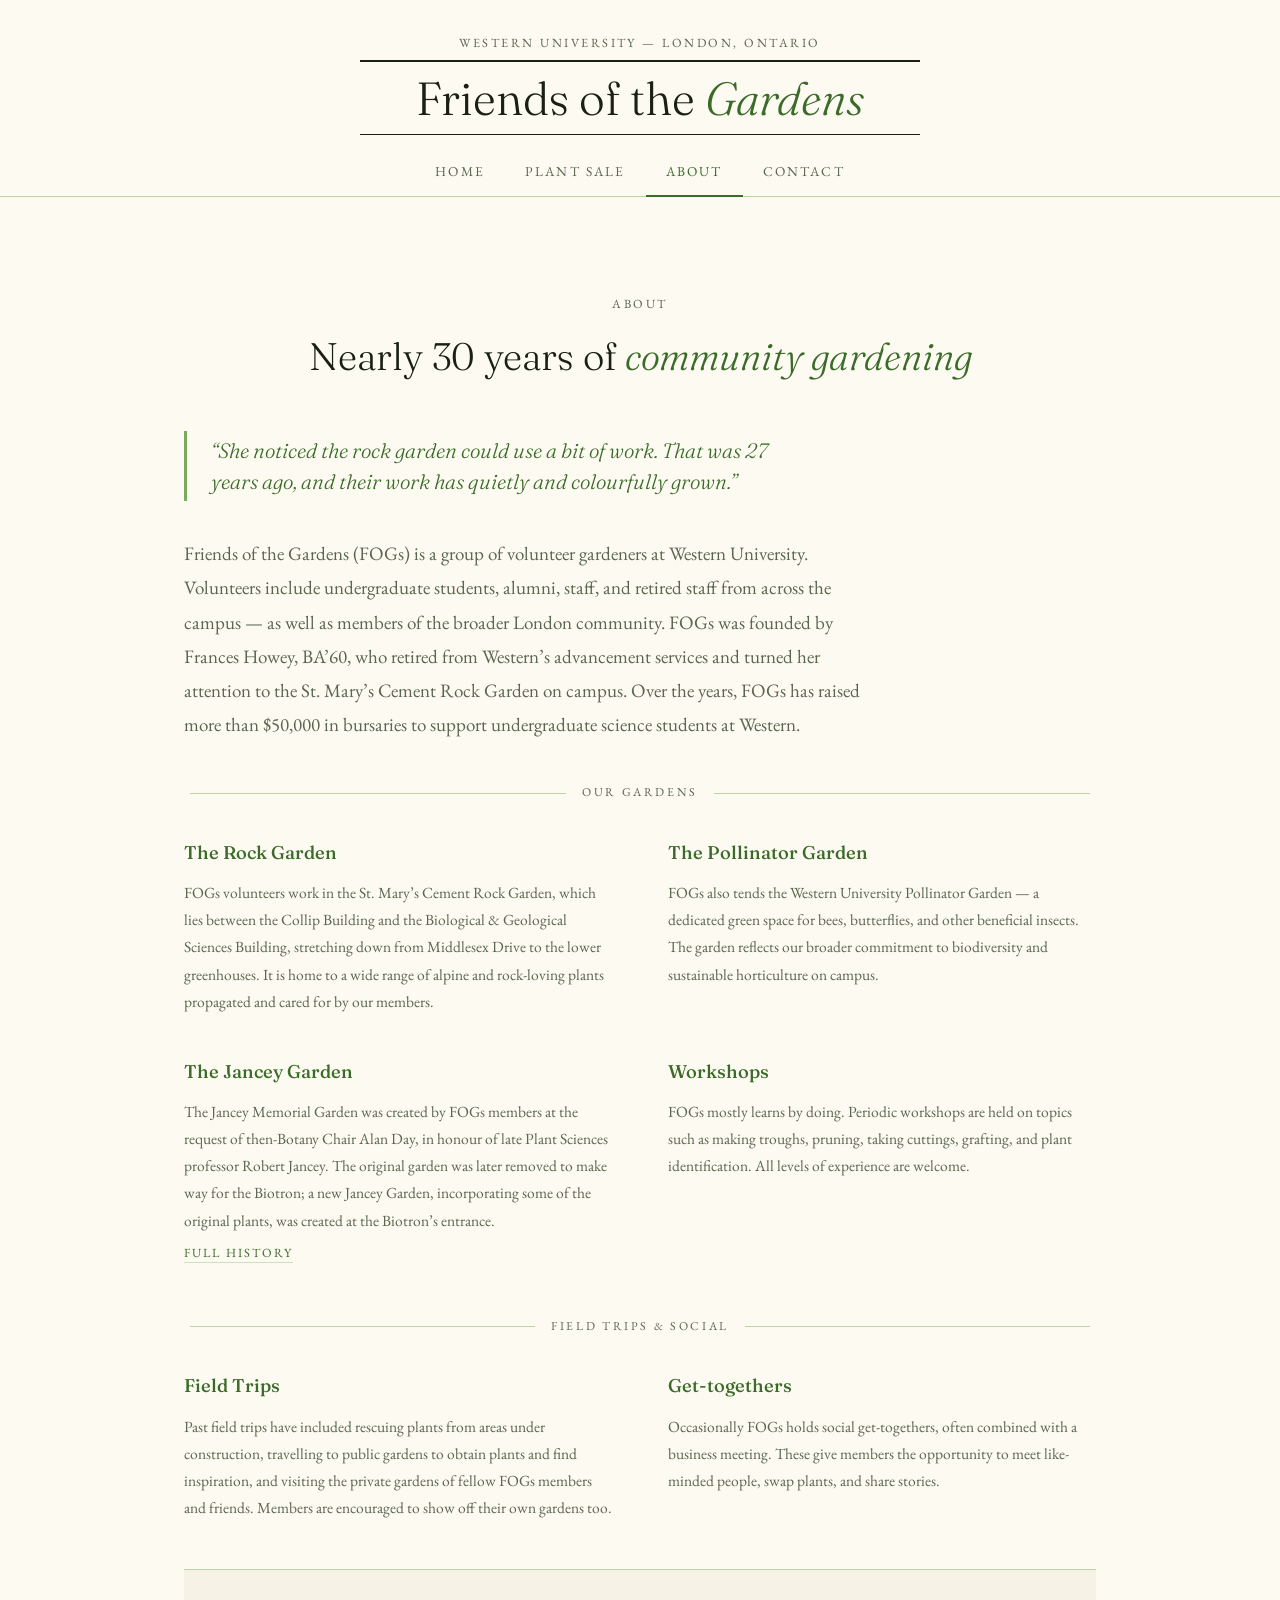
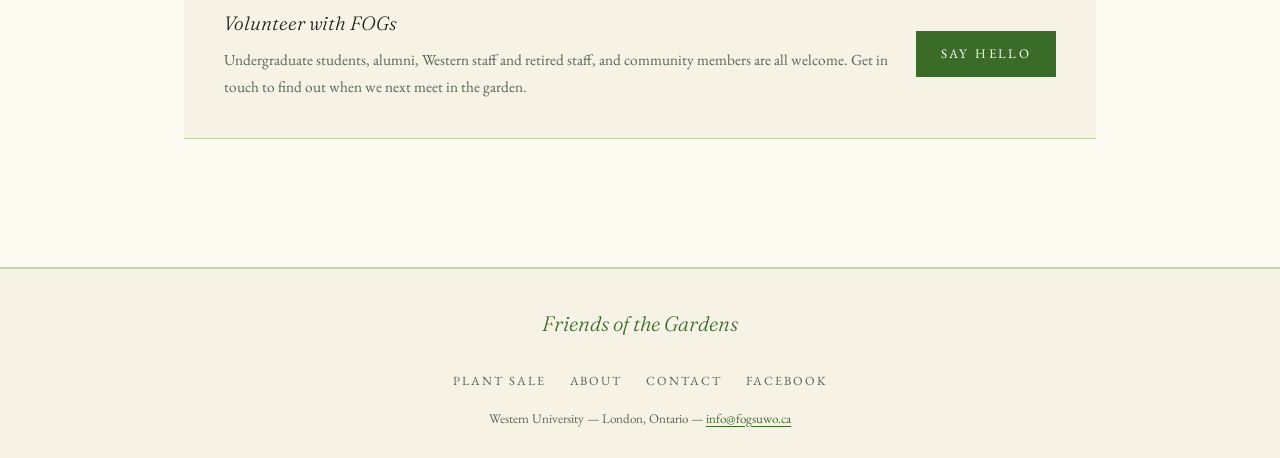
==== about/index.html @ fcdbcd73 "Remove Jancey Garden from main nav and footer links Page still exists at /jancey-garden/ and is link" ====
<!DOCTYPE html>
<html lang="en">
<head>
  <meta charset="UTF-8">
  <meta name="viewport" content="width=device-width, initial-scale=1.0">
  <title>About FOGs — Friends of the Gardens</title>
  <link rel="stylesheet" href="../css/style.css">
</head>
<body>

  <header class="masthead">
    <p class="masthead-eyebrow">Western University &mdash; London, Ontario</p>
    <hr class="masthead-rule">
    <h1><a href="../index.html" style="text-decoration:none;color:inherit">Friends of the <em>Gardens</em></a></h1>
    <hr class="masthead-rule thin">
    <nav>
      <ul>
        <li><a href="../index.html">Home</a></li>
        <li><a href="../plant-sale/index.html">Plant Sale</a></li>
        <li><a href="index.html" class="active">About</a></li>
        <li><a href="../contact/index.html">Contact</a></li>
      </ul>
    </nav>
  </header>

  <main>
    <p class="masthead-eyebrow" style="padding-top:44px;text-align:center">About</p>
    <h2 style="font-family:'Fraunces',serif;font-size:clamp(1.6rem,3vw,2.4rem);font-weight:300;text-align:center;color:var(--ink);margin-bottom:40px">
      Nearly 30 years of <em style="font-style:italic;color:var(--green)">community gardening</em>
    </h2>

    <div class="pull-quote">
      <p>&ldquo;She noticed the rock garden could use a bit of work. That was 27 years ago, and their work has quietly and colourfully grown.&rdquo;</p>
    </div>

    <div class="prose">
      <p>Friends of the Gardens (FOGs) is a group of volunteer gardeners at Western University. Volunteers include undergraduate students, alumni, staff, and retired staff from across the campus &mdash; as well as members of the broader London community. FOGs was founded by Frances Howey, BA&rsquo;60, who retired from Western&rsquo;s advancement services and turned her attention to the St.&nbsp;Mary&rsquo;s Cement Rock Garden on campus. Over the years, FOGs has raised more than $50,000 in bursaries to support undergraduate science students at Western.</p>
    </div>

    <div class="section-divider"><span>Our Gardens</span></div>

    <div class="two-up">
      <div>
        <h3>The Rock Garden</h3>
        <p>FOGs volunteers work in the St.&nbsp;Mary&rsquo;s Cement Rock Garden, which lies between the Collip Building and the Biological &amp; Geological Sciences Building, stretching down from Middlesex Drive to the lower greenhouses. It is home to a wide range of alpine and rock-loving plants propagated and cared for by our members.</p>
      </div>
      <div>
        <h3>The Pollinator Garden</h3>
        <p>FOGs also tends the Western University Pollinator Garden &mdash; a dedicated green space for bees, butterflies, and other beneficial insects. The garden reflects our broader commitment to biodiversity and sustainable horticulture on campus.</p>
      </div>
      <div>
        <h3>The Jancey Garden</h3>
        <p>The Jancey Memorial Garden was created by FOGs members at the request of then-Botany Chair Alan Day, in honour of late Plant Sciences professor Robert Jancey. The original garden was later removed to make way for the Biotron; a new Jancey Garden, incorporating some of the original plants, was created at the Biotron&rsquo;s entrance.</p>
        <a href="../jancey-garden/index.html" class="more" style="font-size:0.78rem;letter-spacing:0.16em;text-transform:uppercase;color:var(--green);text-decoration:none;border-bottom:1px solid var(--pale);padding-bottom:1px">Full history</a>
      </div>
      <div>
        <h3>Workshops</h3>
        <p>FOGs mostly learns by doing. Periodic workshops are held on topics such as making troughs, pruning, taking cuttings, grafting, and plant identification. All levels of experience are welcome.</p>
      </div>
    </div>

    <div class="section-divider"><span>Field Trips &amp; Social</span></div>

    <div class="two-up">
      <div>
        <h3>Field Trips</h3>
        <p>Past field trips have included rescuing plants from areas under construction, travelling to public gardens to obtain plants and find inspiration, and visiting the private gardens of fellow FOGs members and friends. Members are encouraged to show off their own gardens too.</p>
      </div>
      <div>
        <h3>Get-togethers</h3>
        <p>Occasionally FOGs holds social get-togethers, often combined with a business meeting. These give members the opportunity to meet like-minded people, swap plants, and share stories.</p>
      </div>
    </div>

    <div class="sale-strip">
      <div>
        <h3>Volunteer with FOGs</h3>
        <p>Undergraduate students, alumni, Western staff and retired staff, and community members are all welcome. Get in touch to find out when we next meet in the garden.</p>
      </div>
      <a href="../contact/index.html" class="btn btn-solid">Say hello</a>
    </div>
  </main>

  <footer>
    <div class="footer-logo">Friends of the Gardens</div>
    <nav class="footer-links">
      <a href="../plant-sale/index.html">Plant Sale</a>
      <a href="index.html">About</a>
      <a href="../contact/index.html">Contact</a>
      <a href="https://www.facebook.com/fogsuwo/" target="_blank" rel="noopener">Facebook</a>
    </nav>
    <p class="footer-copy">Western University &mdash; London, Ontario &mdash; <a href="mailto:info@fogsuwo.ca">info@fogsuwo.ca</a></p>
  </footer>

</body>
</html>
---- css/style.css ----
@import url('https://fonts.googleapis.com/css2?family=EB+Garamond:ital,wght@0,400;0,500;1,400&family=Fraunces:ital,opsz,wght@0,9..144,300;0,9..144,500;1,9..144,300;1,9..144,500&display=swap');

*, *::before, *::after { box-sizing: border-box; margin: 0; padding: 0; }

:root {
  --ink:       #1a2114;
  --green:     #3a6b28;
  --mid:       #558040;
  --sage:      #7aaa5e;
  --pale:      #cde0bc;
  --parch:     #f6f2e6;
  --off-white: #fdfaf2;
  --warm:      #e8e0cc;
  --border:    #bdd4a6;
  --terra:     #a05c2a;
  --muted:     #5a6650;
}

html { scroll-behavior: smooth; }

body {
  font-family: 'EB Garamond', Georgia, serif;
  font-size: 19px;
  line-height: 1.8;
  color: var(--ink);
  background: var(--off-white);
}

a { color: var(--green); text-underline-offset: 3px; }
a:hover { color: var(--terra); }

/* ─── Masthead ──────────────────────────────────────────────── */
.masthead {
  background: var(--off-white);
  border-bottom: 1px solid var(--border);
  padding: 32px 24px 0;
  text-align: center;
}

.masthead-rule {
  border: none;
  border-top: 2px solid var(--ink);
  margin: 0 auto 10px;
  max-width: 560px;
}

.masthead-rule.thin {
  border-top-width: 1px;
  margin-top: 8px;
  margin-bottom: 0;
}

.masthead-eyebrow {
  font-family: 'EB Garamond', serif;
  font-size: 0.78rem;
  letter-spacing: 0.2em;
  text-transform: uppercase;
  color: var(--muted);
  margin-bottom: 6px;
}

.masthead h1 {
  font-family: 'Fraunces', serif;
  font-size: clamp(1.9rem, 4vw, 2.9rem);
  font-weight: 300;
  color: var(--ink);
  line-height: 1.15;
}

.masthead h1 em {
  font-style: italic;
  color: var(--green);
}

nav {
  padding: 14px 0 0;
  margin-bottom: -1px;
}

nav ul {
  list-style: none;
  display: flex;
  justify-content: center;
  gap: 0;
}

nav ul li a {
  display: block;
  font-family: 'EB Garamond', serif;
  font-size: 0.85rem;
  letter-spacing: 0.16em;
  text-transform: uppercase;
  color: var(--muted);
  text-decoration: none;
  padding: 10px 20px 12px;
  border-bottom: 2px solid transparent;
  transition: color 0.15s, border-color 0.15s;
}

nav ul li a:hover {
  color: var(--ink);
  border-bottom-color: var(--sage);
}

nav ul li a.active {
  color: var(--green);
  border-bottom-color: var(--green);
}

/* ─── Botanical ornament ────────────────────────────────────── */
.ornament {
  text-align: center;
  margin: 0;
  line-height: 1;
  color: var(--sage);
  font-size: 1.4rem;
  letter-spacing: 0.3em;
  padding: 28px 0 20px;
}

/* ─── Hero ──────────────────────────────────────────────────── */
.hero {
  background: var(--parch);
  border-bottom: 1px solid var(--border);
  padding: 56px 24px 52px;
  text-align: center;
}

.hero-leaf {
  display: block;
  margin: 0 auto 24px;
}

.hero h2 {
  font-family: 'Fraunces', serif;
  font-size: clamp(1.6rem, 3.5vw, 2.5rem);
  font-weight: 300;
  color: var(--ink);
  margin-bottom: 16px;
  line-height: 1.25;
}

.hero h2 em {
  font-style: italic;
  color: var(--green);
}

.hero p {
  max-width: 540px;
  margin: 0 auto 28px;
  font-size: 1.05rem;
  color: var(--muted);
  font-style: italic;
}

.hero-actions {
  display: flex;
  gap: 16px;
  justify-content: center;
  flex-wrap: wrap;
}

/* ─── Buttons ───────────────────────────────────────────────── */
.btn {
  display: inline-block;
  font-family: 'EB Garamond', serif;
  font-size: 0.82rem;
  letter-spacing: 0.18em;
  text-transform: uppercase;
  text-decoration: none;
  padding: 10px 24px;
  border: 1px solid;
  transition: background 0.15s, color 0.15s;
}

.btn-solid {
  background: var(--green);
  color: #fff;
  border-color: var(--green);
}

.btn-solid:hover {
  background: var(--mid);
  border-color: var(--mid);
  color: #fff;
}

.btn-ghost {
  background: transparent;
  color: var(--green);
  border-color: var(--green);
}

.btn-ghost:hover {
  background: var(--green);
  color: #fff;
}

.btn-terra {
  background: transparent;
  color: var(--terra);
  border-color: var(--terra);
}

.btn-terra:hover {
  background: var(--terra);
  color: #fff;
}

/* ─── Section divider ───────────────────────────────────────── */
.section-divider {
  display: flex;
  align-items: center;
  gap: 16px;
  max-width: 900px;
  margin: 0 auto 32px;
}

.section-divider::before,
.section-divider::after {
  content: '';
  flex: 1;
  height: 1px;
  background: var(--border);
}

.section-divider span {
  font-family: 'EB Garamond', serif;
  font-size: 0.75rem;
  letter-spacing: 0.22em;
  text-transform: uppercase;
  color: var(--muted);
  white-space: nowrap;
}

/* ─── Main ──────────────────────────────────────────────────── */
main {
  max-width: 960px;
  margin: 0 auto;
  padding: 52px 24px 80px;
}

/* ─── Feature strip (home) ──────────────────────────────────── */
.features {
  display: grid;
  grid-template-columns: repeat(3, 1fr);
  gap: 48px;
  margin-bottom: 60px;
}

@media (max-width: 680px) {
  .features { grid-template-columns: 1fr; gap: 32px; }
}

.feature {
  text-align: center;
}

.feature-icon {
  display: block;
  margin: 0 auto 14px;
}

.feature h3 {
  font-family: 'Fraunces', serif;
  font-size: 1.2rem;
  font-weight: 500;
  color: var(--ink);
  margin-bottom: 10px;
}

.feature p {
  font-size: 0.97rem;
  color: var(--muted);
  margin-bottom: 14px;
}

.feature a.more {
  font-size: 0.78rem;
  letter-spacing: 0.16em;
  text-transform: uppercase;
  color: var(--green);
  text-decoration: none;
  border-bottom: 1px solid var(--pale);
  padding-bottom: 1px;
}

.feature a.more:hover {
  color: var(--terra);
  border-bottom-color: var(--terra);
}

/* ─── Sale info strip ───────────────────────────────────────── */
.sale-strip {
  background: var(--parch);
  border-top: 1px solid var(--border);
  border-bottom: 1px solid var(--border);
  padding: 36px 40px;
  margin: 48px 0;
  display: grid;
  grid-template-columns: 1fr auto;
  gap: 24px;
  align-items: center;
}

@media (max-width: 600px) {
  .sale-strip { grid-template-columns: 1fr; }
}

.sale-strip h3 {
  font-family: 'Fraunces', serif;
  font-size: 1.2rem;
  font-weight: 300;
  font-style: italic;
  color: var(--ink);
  margin-bottom: 6px;
}

.sale-strip p {
  font-size: 0.96rem;
  color: var(--muted);
}

/* ─── Prose ─────────────────────────────────────────────────── */
.prose {
  max-width: 680px;
  margin-bottom: 40px;
}

.prose h2 {
  font-family: 'Fraunces', serif;
  font-size: 1.6rem;
  font-weight: 300;
  color: var(--ink);
  margin-bottom: 14px;
}

.prose p {
  color: var(--muted);
  margin-bottom: 14px;
}

.prose ul {
  margin: 10px 0 14px 22px;
  color: var(--muted);
}

.prose ul li { margin-bottom: 5px; }

/* ─── Two-up (about) ────────────────────────────────────────── */
.two-up {
  display: grid;
  grid-template-columns: 1fr 1fr;
  gap: 40px 56px;
  margin-bottom: 48px;
}

@media (max-width: 620px) {
  .two-up { grid-template-columns: 1fr; }
}

.two-up h3 {
  font-family: 'Fraunces', serif;
  font-size: 1.15rem;
  font-weight: 500;
  color: var(--green);
  margin-bottom: 10px;
}

.two-up p {
  font-size: 0.97rem;
  color: var(--muted);
  line-height: 1.75;
}

/* ─── Pull quote ────────────────────────────────────────────── */
.pull-quote {
  border-left: 3px solid var(--sage);
  padding: 4px 0 4px 24px;
  margin: 36px 0;
  max-width: 600px;
}

.pull-quote p {
  font-family: 'Fraunces', serif;
  font-size: 1.3rem;
  font-weight: 300;
  font-style: italic;
  color: var(--green);
  line-height: 1.5;
}

/* ─── Info table (sale details) ─────────────────────────────── */
.detail-table {
  width: 100%;
  max-width: 680px;
  border-collapse: collapse;
  margin: 24px 0 36px;
  font-size: 0.97rem;
}

.detail-table tr {
  border-bottom: 1px solid var(--border);
}

.detail-table td {
  padding: 12px 0;
  vertical-align: top;
}

.detail-table td:first-child {
  font-size: 0.75rem;
  letter-spacing: 0.14em;
  text-transform: uppercase;
  color: var(--muted);
  width: 160px;
  padding-right: 20px;
  padding-top: 14px;
}

.detail-table td:last-child {
  color: var(--ink);
}

/* ─── Plant list ────────────────────────────────────────────── */
.plant-table-wrap {
  overflow-x: auto;
  margin: 24px 0 40px;
  border: 1px solid var(--border);
}

table.plants {
  width: 100%;
  border-collapse: collapse;
  font-size: 0.96rem;
}

table.plants thead th {
  background: var(--parch);
  border-bottom: 1px solid var(--border);
  padding: 12px 16px;
  text-align: left;
  font-family: 'EB Garamond', serif;
  font-size: 0.75rem;
  letter-spacing: 0.16em;
  text-transform: uppercase;
  color: var(--muted);
  font-weight: 500;
}

table.plants tbody tr {
  border-bottom: 1px solid var(--border);
}

table.plants tbody tr:last-child { border-bottom: none; }

table.plants tbody tr:hover { background: var(--parch); }

table.plants tbody td {
  padding: 11px 16px;
  vertical-align: top;
}

table.plants td.botanical {
  font-style: italic;
  color: var(--muted);
}

.tag {
  display: inline-block;
  font-family: 'EB Garamond', serif;
  font-size: 0.75rem;
  letter-spacing: 0.08em;
  color: var(--green);
  border: 1px solid var(--pale);
  padding: 1px 8px;
  border-radius: 2px;
}

/* ─── Contact blocks ────────────────────────────────────────── */
.contact-list {
  list-style: none;
  margin-bottom: 40px;
}

.contact-list li {
  display: grid;
  grid-template-columns: 160px 1fr;
  gap: 20px;
  border-top: 1px solid var(--border);
  padding: 20px 0;
  font-size: 0.97rem;
}

.contact-list li:last-child { border-bottom: 1px solid var(--border); }

.contact-list .label {
  font-size: 0.75rem;
  letter-spacing: 0.14em;
  text-transform: uppercase;
  color: var(--muted);
  padding-top: 4px;
}

.contact-list .val { color: var(--ink); }
.contact-list .val a { color: var(--green); }

/* ─── Footer ────────────────────────────────────────────────── */
footer {
  background: var(--parch);
  border-top: 2px solid var(--border);
  padding: 36px 24px 28px;
  text-align: center;
}

.footer-logo {
  font-family: 'Fraunces', serif;
  font-size: 1.3rem;
  font-weight: 300;
  font-style: italic;
  color: var(--green);
  margin-bottom: 4px;
}

.footer-links {
  display: flex;
  justify-content: center;
  gap: 24px;
  margin: 14px 0;
  flex-wrap: wrap;
}

.footer-links a {
  font-size: 0.78rem;
  letter-spacing: 0.16em;
  text-transform: uppercase;
  color: var(--muted);
  text-decoration: none;
}

.footer-links a:hover { color: var(--ink); }

.footer-copy {
  font-size: 0.82rem;
  color: var(--muted);
  margin-top: 10px;
}

@media (max-width: 480px) {
  nav ul { flex-wrap: wrap; }
  nav ul li a { padding: 8px 12px 10px; }
}
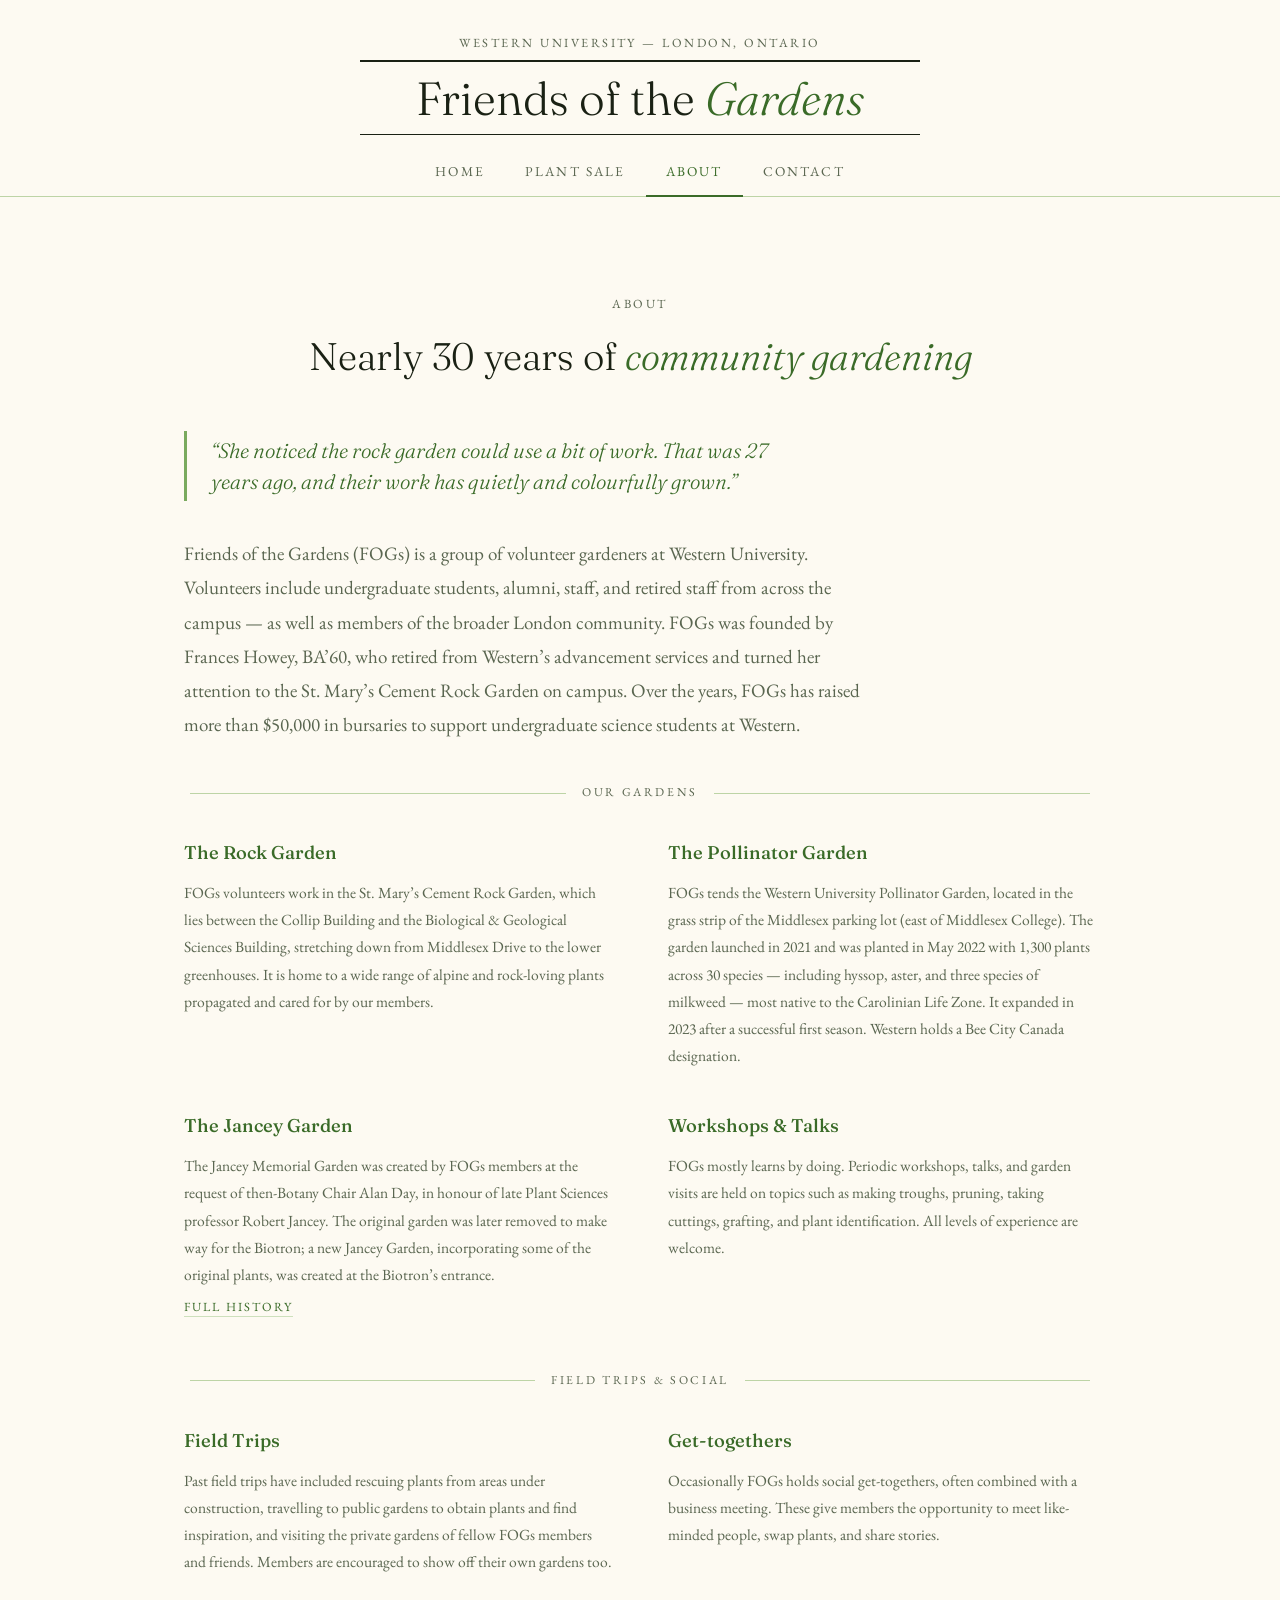
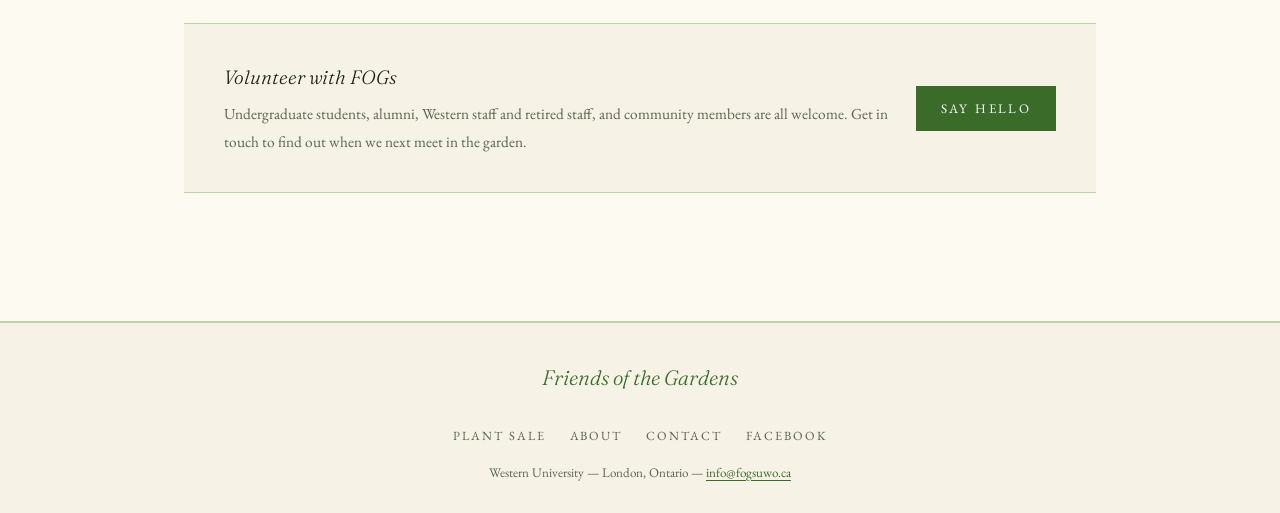
==== commit 41f42b0f: "Cross-reference review: fill gaps from fogsuwo.ca About: expanded Pollinator Garden details (2021 la" ====
--- a/about/index.html
+++ b/about/index.html
@@ -46,7 +46,7 @@
       </div>
       <div>
         <h3>The Pollinator Garden</h3>
-        <p>FOGs also tends the Western University Pollinator Garden &mdash; a dedicated green space for bees, butterflies, and other beneficial insects. The garden reflects our broader commitment to biodiversity and sustainable horticulture on campus.</p>
+        <p>FOGs tends the Western University Pollinator Garden, located in the grass strip of the Middlesex parking lot (east of Middlesex College). The garden launched in 2021 and was planted in May 2022 with 1,300 plants across 30 species &mdash; including hyssop, aster, and three species of milkweed &mdash; most native to the Carolinian Life Zone. It expanded in 2023 after a successful first season. Western holds a Bee City Canada designation.</p>
       </div>
       <div>
         <h3>The Jancey Garden</h3>
@@ -54,8 +54,8 @@
         <a href="../jancey-garden/index.html" class="more" style="font-size:0.78rem;letter-spacing:0.16em;text-transform:uppercase;color:var(--green);text-decoration:none;border-bottom:1px solid var(--pale);padding-bottom:1px">Full history</a>
       </div>
       <div>
-        <h3>Workshops</h3>
-        <p>FOGs mostly learns by doing. Periodic workshops are held on topics such as making troughs, pruning, taking cuttings, grafting, and plant identification. All levels of experience are welcome.</p>
+        <h3>Workshops &amp; Talks</h3>
+        <p>FOGs mostly learns by doing. Periodic workshops, talks, and garden visits are held on topics such as making troughs, pruning, taking cuttings, grafting, and plant identification. All levels of experience are welcome.</p>
       </div>
     </div>
 
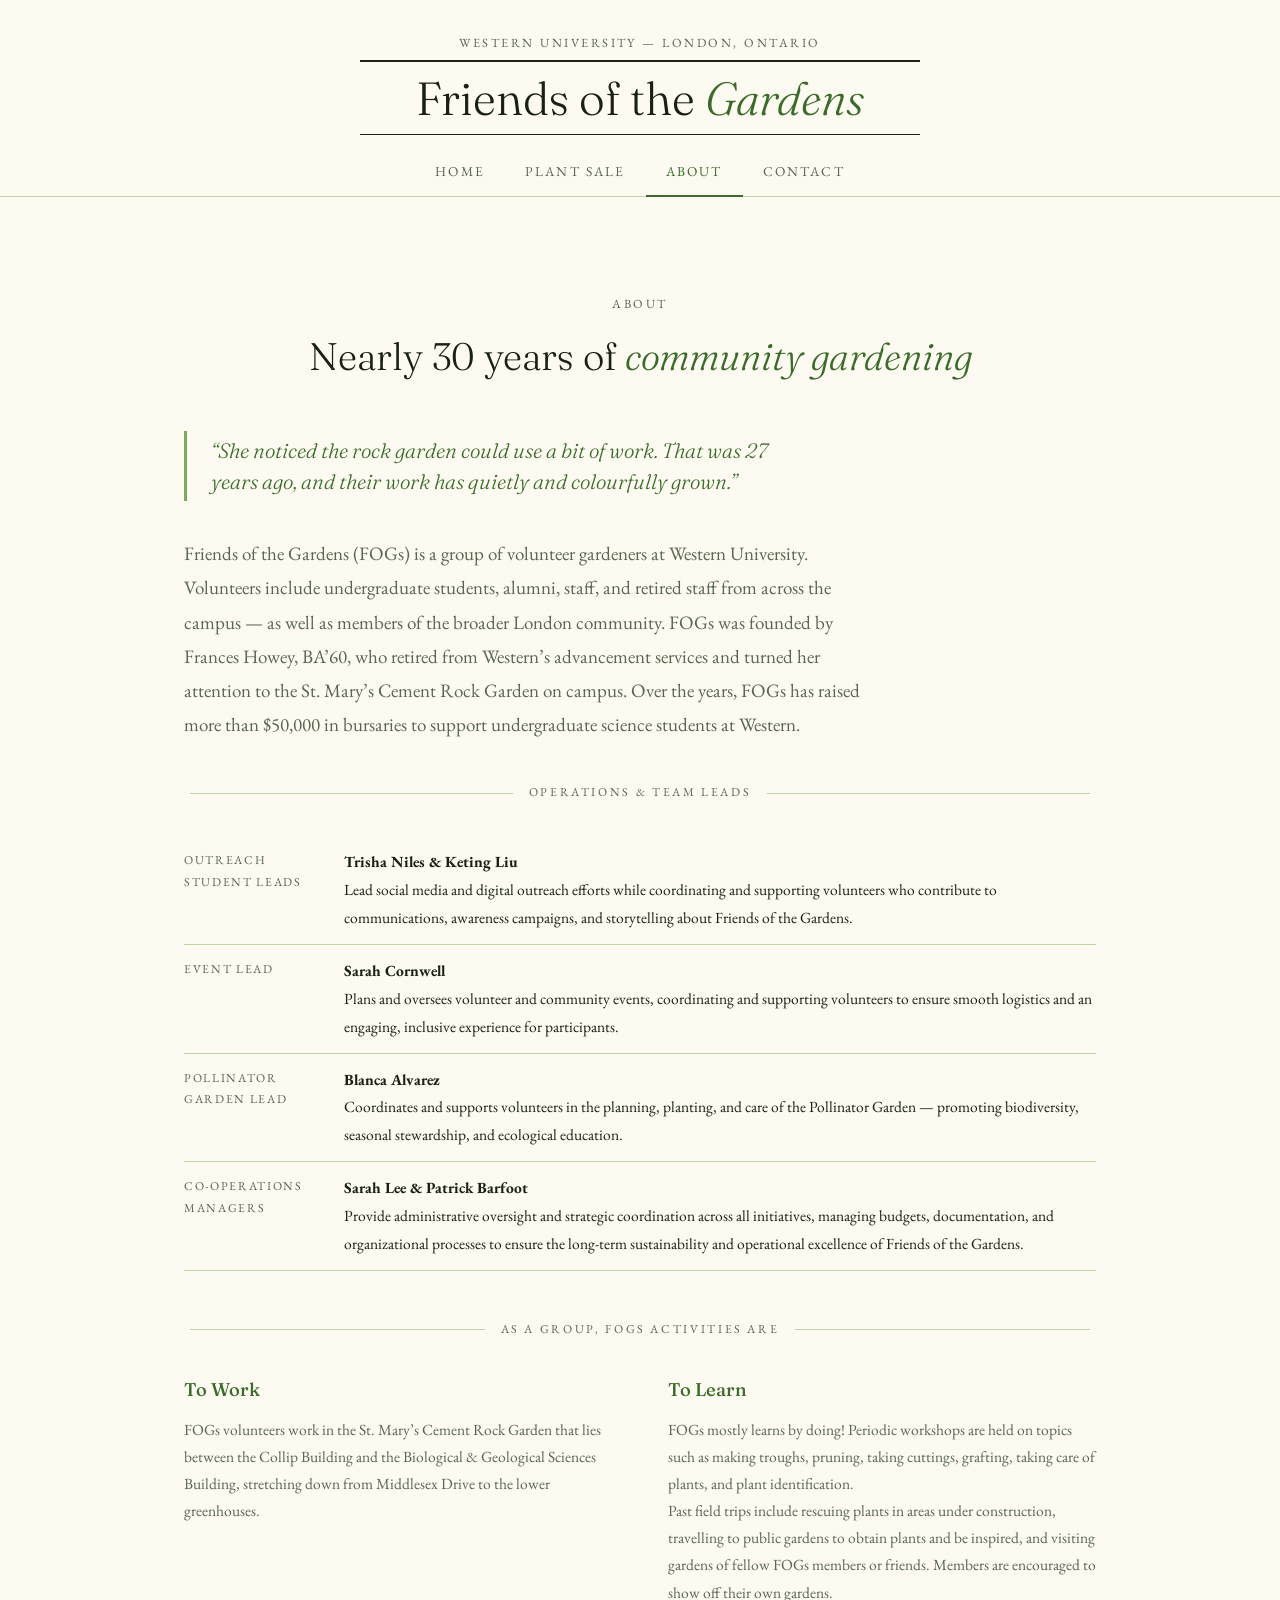
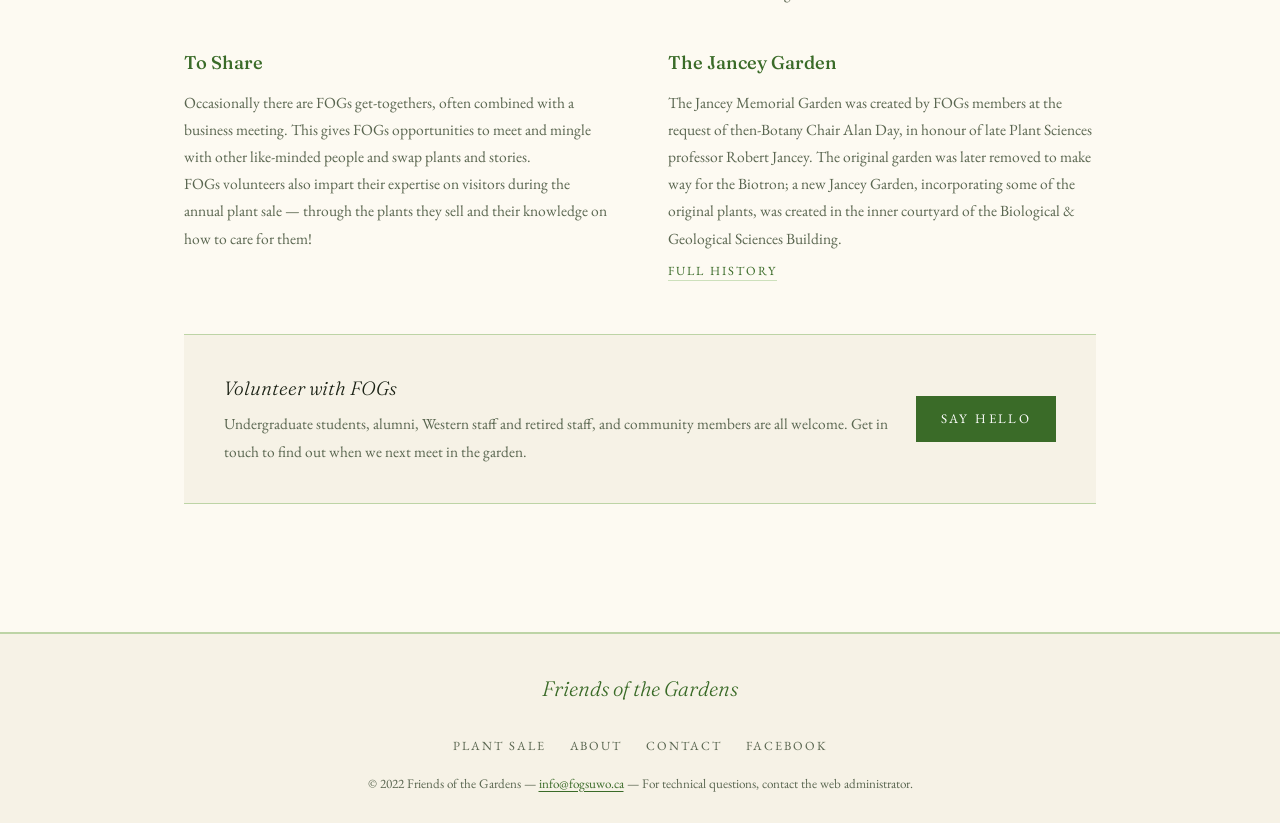
==== commit 5ba19e24: "Add leadership table and restructure About page activities Adds FOGs Operations & Team Leads: Trisha" ====
--- a/about/index.html
+++ b/about/index.html
@@ -37,38 +37,60 @@
       <p>Friends of the Gardens (FOGs) is a group of volunteer gardeners at Western University. Volunteers include undergraduate students, alumni, staff, and retired staff from across the campus &mdash; as well as members of the broader London community. FOGs was founded by Frances Howey, BA&rsquo;60, who retired from Western&rsquo;s advancement services and turned her attention to the St.&nbsp;Mary&rsquo;s Cement Rock Garden on campus. Over the years, FOGs has raised more than $50,000 in bursaries to support undergraduate science students at Western.</p>
     </div>
 
-    <div class="section-divider"><span>Our Gardens</span></div>
+    <div class="section-divider"><span>Operations &amp; Team Leads</span></div>
 
-    <div class="two-up">
+    <table class="detail-table" style="max-width:100%;margin-bottom:48px">
+      <tr>
+        <td>Outreach Student Leads</td>
+        <td>
+          <strong>Trisha Niles &amp; Keting Liu</strong><br>
+          Lead social media and digital outreach efforts while coordinating and supporting volunteers who contribute to communications, awareness campaigns, and storytelling about Friends of the Gardens.
+        </td>
+      </tr>
+      <tr>
+        <td>Event Lead</td>
+        <td>
+          <strong>Sarah Cornwell</strong><br>
+          Plans and oversees volunteer and community events, coordinating and supporting volunteers to ensure smooth logistics and an engaging, inclusive experience for participants.
+        </td>
+      </tr>
+      <tr>
+        <td>Pollinator Garden Lead</td>
+        <td>
+          <strong>Blanca Alvarez</strong><br>
+          Coordinates and supports volunteers in the planning, planting, and care of the Pollinator Garden &mdash; promoting biodiversity, seasonal stewardship, and ecological education.
+        </td>
+      </tr>
+      <tr>
+        <td>Co-Operations Managers</td>
+        <td>
+          <strong>Sarah Lee &amp; Patrick Barfoot</strong><br>
+          Provide administrative oversight and strategic coordination across all initiatives, managing budgets, documentation, and organizational processes to ensure the long-term sustainability and operational excellence of Friends of the Gardens.
+        </td>
+      </tr>
+    </table>
+
+    <div class="section-divider"><span>As a Group, FOGs Activities Are</span></div>
+
+    <div class="two-up" style="margin-bottom:48px">
       <div>
-        <h3>The Rock Garden</h3>
-        <p>FOGs volunteers work in the St.&nbsp;Mary&rsquo;s Cement Rock Garden, which lies between the Collip Building and the Biological &amp; Geological Sciences Building, stretching down from Middlesex Drive to the lower greenhouses. It is home to a wide range of alpine and rock-loving plants propagated and cared for by our members.</p>
+        <h3>To Work</h3>
+        <p>FOGs volunteers work in the St.&nbsp;Mary&rsquo;s Cement Rock Garden that lies between the Collip Building and the Biological &amp; Geological Sciences Building, stretching down from Middlesex Drive to the lower greenhouses.</p>
       </div>
       <div>
-        <h3>The Pollinator Garden</h3>
-        <p>FOGs tends the Western University Pollinator Garden, located in the grass strip of the Middlesex parking lot (east of Middlesex College). The garden launched in 2021 and was planted in May 2022 with 1,300 plants across 30 species &mdash; including hyssop, aster, and three species of milkweed &mdash; most native to the Carolinian Life Zone. It expanded in 2023 after a successful first season. Western holds a Bee City Canada designation.</p>
+        <h3>To Learn</h3>
+        <p>FOGs mostly learns by doing! Periodic workshops are held on topics such as making troughs, pruning, taking cuttings, grafting, taking care of plants, and plant identification.</p>
+        <p>Past field trips include rescuing plants in areas under construction, travelling to public gardens to obtain plants and be inspired, and visiting gardens of fellow FOGs members or friends. Members are encouraged to show off their own gardens.</p>
+      </div>
+      <div>
+        <h3>To Share</h3>
+        <p>Occasionally there are FOGs get-togethers, often combined with a business meeting. This gives FOGs opportunities to meet and mingle with other like-minded people and swap plants and stories.</p>
+        <p>FOGs volunteers also impart their expertise on visitors during the annual plant sale &mdash; through the plants they sell and their knowledge on how to care for them!</p>
       </div>
       <div>
         <h3>The Jancey Garden</h3>
-        <p>The Jancey Memorial Garden was created by FOGs members at the request of then-Botany Chair Alan Day, in honour of late Plant Sciences professor Robert Jancey. The original garden was later removed to make way for the Biotron; a new Jancey Garden, incorporating some of the original plants, was created at the Biotron&rsquo;s entrance.</p>
-        <a href="../jancey-garden/index.html" class="more" style="font-size:0.78rem;letter-spacing:0.16em;text-transform:uppercase;color:var(--green);text-decoration:none;border-bottom:1px solid var(--pale);padding-bottom:1px">Full history</a>
-      </div>
-      <div>
-        <h3>Workshops &amp; Talks</h3>
-        <p>FOGs mostly learns by doing. Periodic workshops, talks, and garden visits are held on topics such as making troughs, pruning, taking cuttings, grafting, and plant identification. All levels of experience are welcome.</p>
-      </div>
-    </div>
-
-    <div class="section-divider"><span>Field Trips &amp; Social</span></div>
-
-    <div class="two-up">
-      <div>
-        <h3>Field Trips</h3>
-        <p>Past field trips have included rescuing plants from areas under construction, travelling to public gardens to obtain plants and find inspiration, and visiting the private gardens of fellow FOGs members and friends. Members are encouraged to show off their own gardens too.</p>
-      </div>
-      <div>
-        <h3>Get-togethers</h3>
-        <p>Occasionally FOGs holds social get-togethers, often combined with a business meeting. These give members the opportunity to meet like-minded people, swap plants, and share stories.</p>
+        <p>The Jancey Memorial Garden was created by FOGs members at the request of then-Botany Chair Alan Day, in honour of late Plant Sciences professor Robert Jancey. The original garden was later removed to make way for the Biotron; a new Jancey Garden, incorporating some of the original plants, was created in the inner courtyard of the Biological &amp; Geological Sciences Building.</p>
+        <a href="../jancey-garden/index.html" style="font-size:0.78rem;letter-spacing:0.16em;text-transform:uppercase;color:var(--green);text-decoration:none;border-bottom:1px solid var(--pale);padding-bottom:1px">Full history</a>
       </div>
     </div>
 
@@ -89,7 +111,7 @@
       <a href="../contact/index.html">Contact</a>
       <a href="https://www.facebook.com/fogsuwo/" target="_blank" rel="noopener">Facebook</a>
     </nav>
-    <p class="footer-copy">Western University &mdash; London, Ontario &mdash; <a href="mailto:info@fogsuwo.ca">info@fogsuwo.ca</a></p>
+    <p class="footer-copy">&copy; 2022 Friends of the Gardens &mdash; <a href="mailto:info@fogsuwo.ca">info@fogsuwo.ca</a> &mdash; For technical questions, contact the web administrator.</p>
   </footer>
 
 </body>
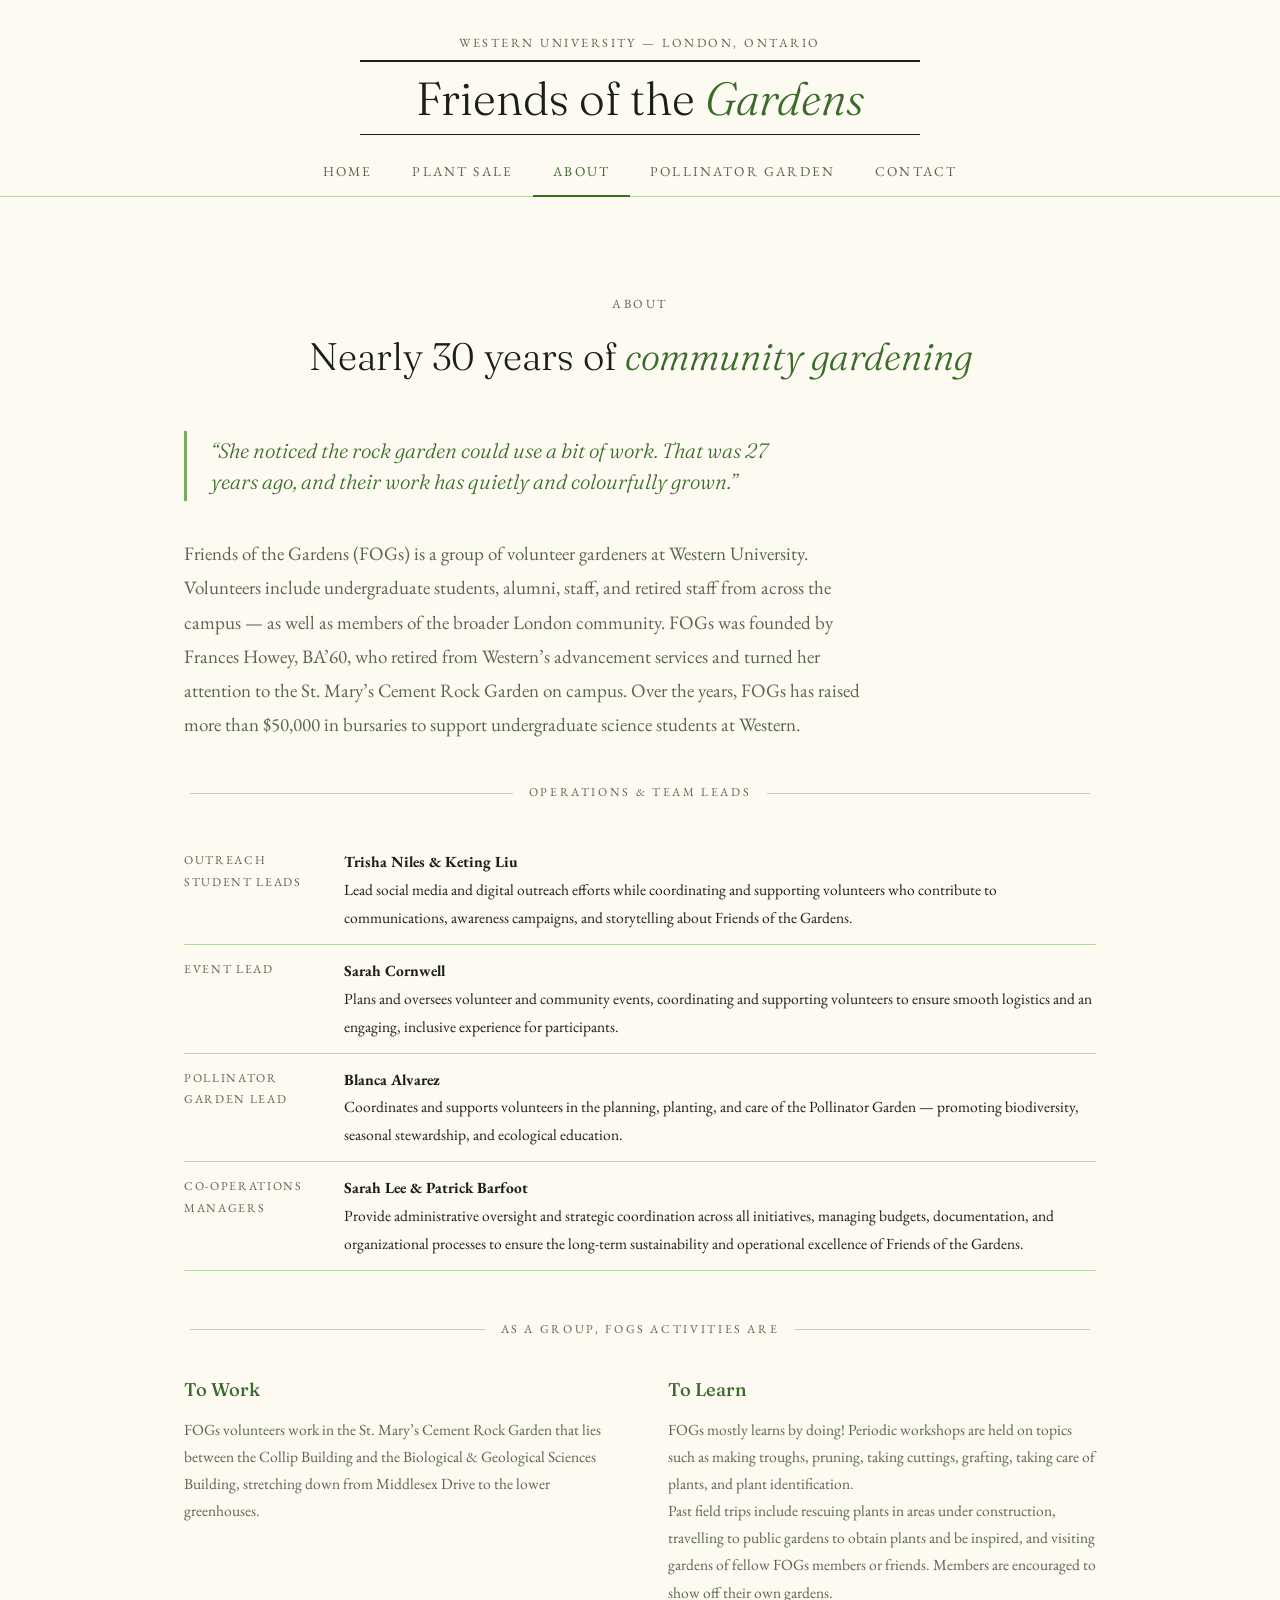
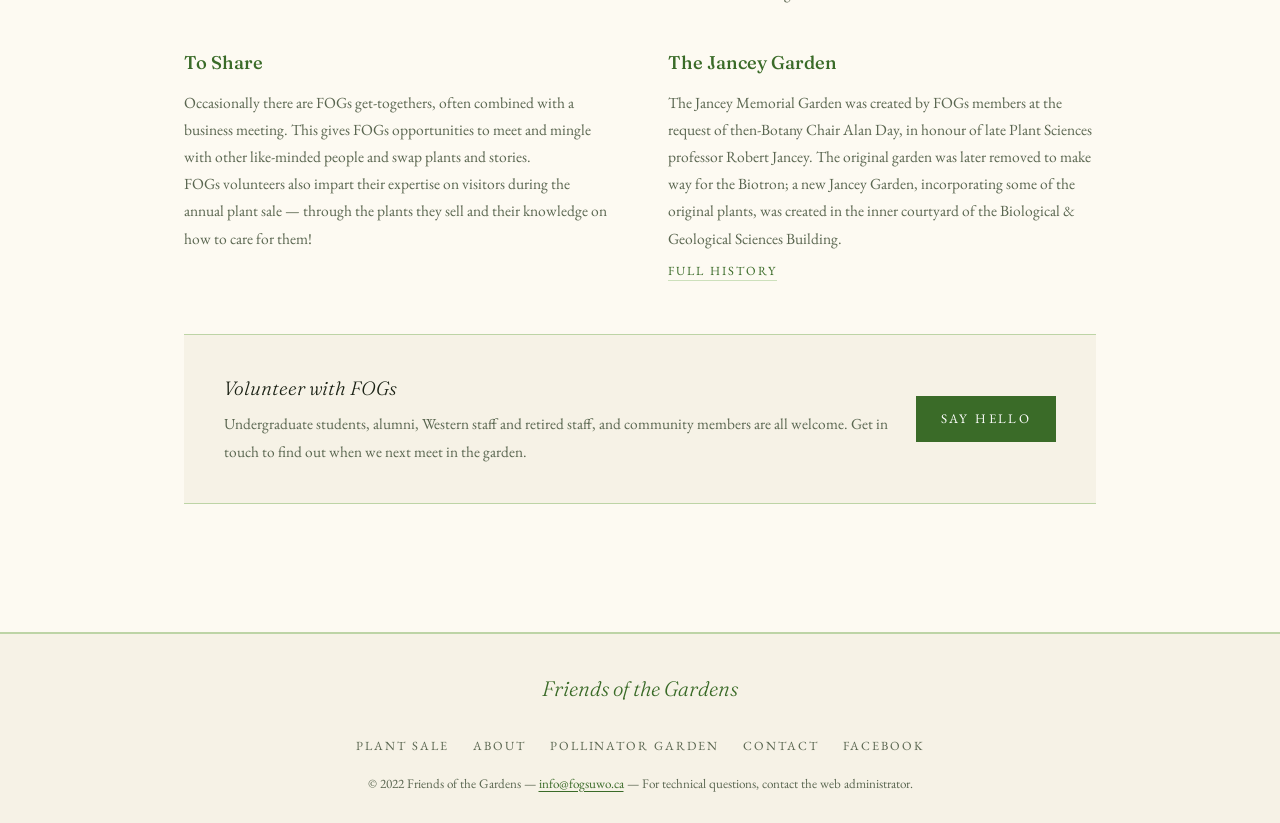
==== commit 57d14aa5: "Add Pollinator Garden page with full 2023 plant list New page at /pollinator-garden/ with complete p" ====
--- a/about/index.html
+++ b/about/index.html
@@ -18,6 +18,7 @@
         <li><a href="../index.html">Home</a></li>
         <li><a href="../plant-sale/index.html">Plant Sale</a></li>
         <li><a href="index.html" class="active">About</a></li>
+        <li><a href="../pollinator-garden/index.html">Pollinator Garden</a></li>
         <li><a href="../contact/index.html">Contact</a></li>
       </ul>
     </nav>
@@ -108,6 +109,7 @@
     <nav class="footer-links">
       <a href="../plant-sale/index.html">Plant Sale</a>
       <a href="index.html">About</a>
+      <a href="../pollinator-garden/index.html">Pollinator Garden</a>
       <a href="../contact/index.html">Contact</a>
       <a href="https://www.facebook.com/fogsuwo/" target="_blank" rel="noopener">Facebook</a>
     </nav>
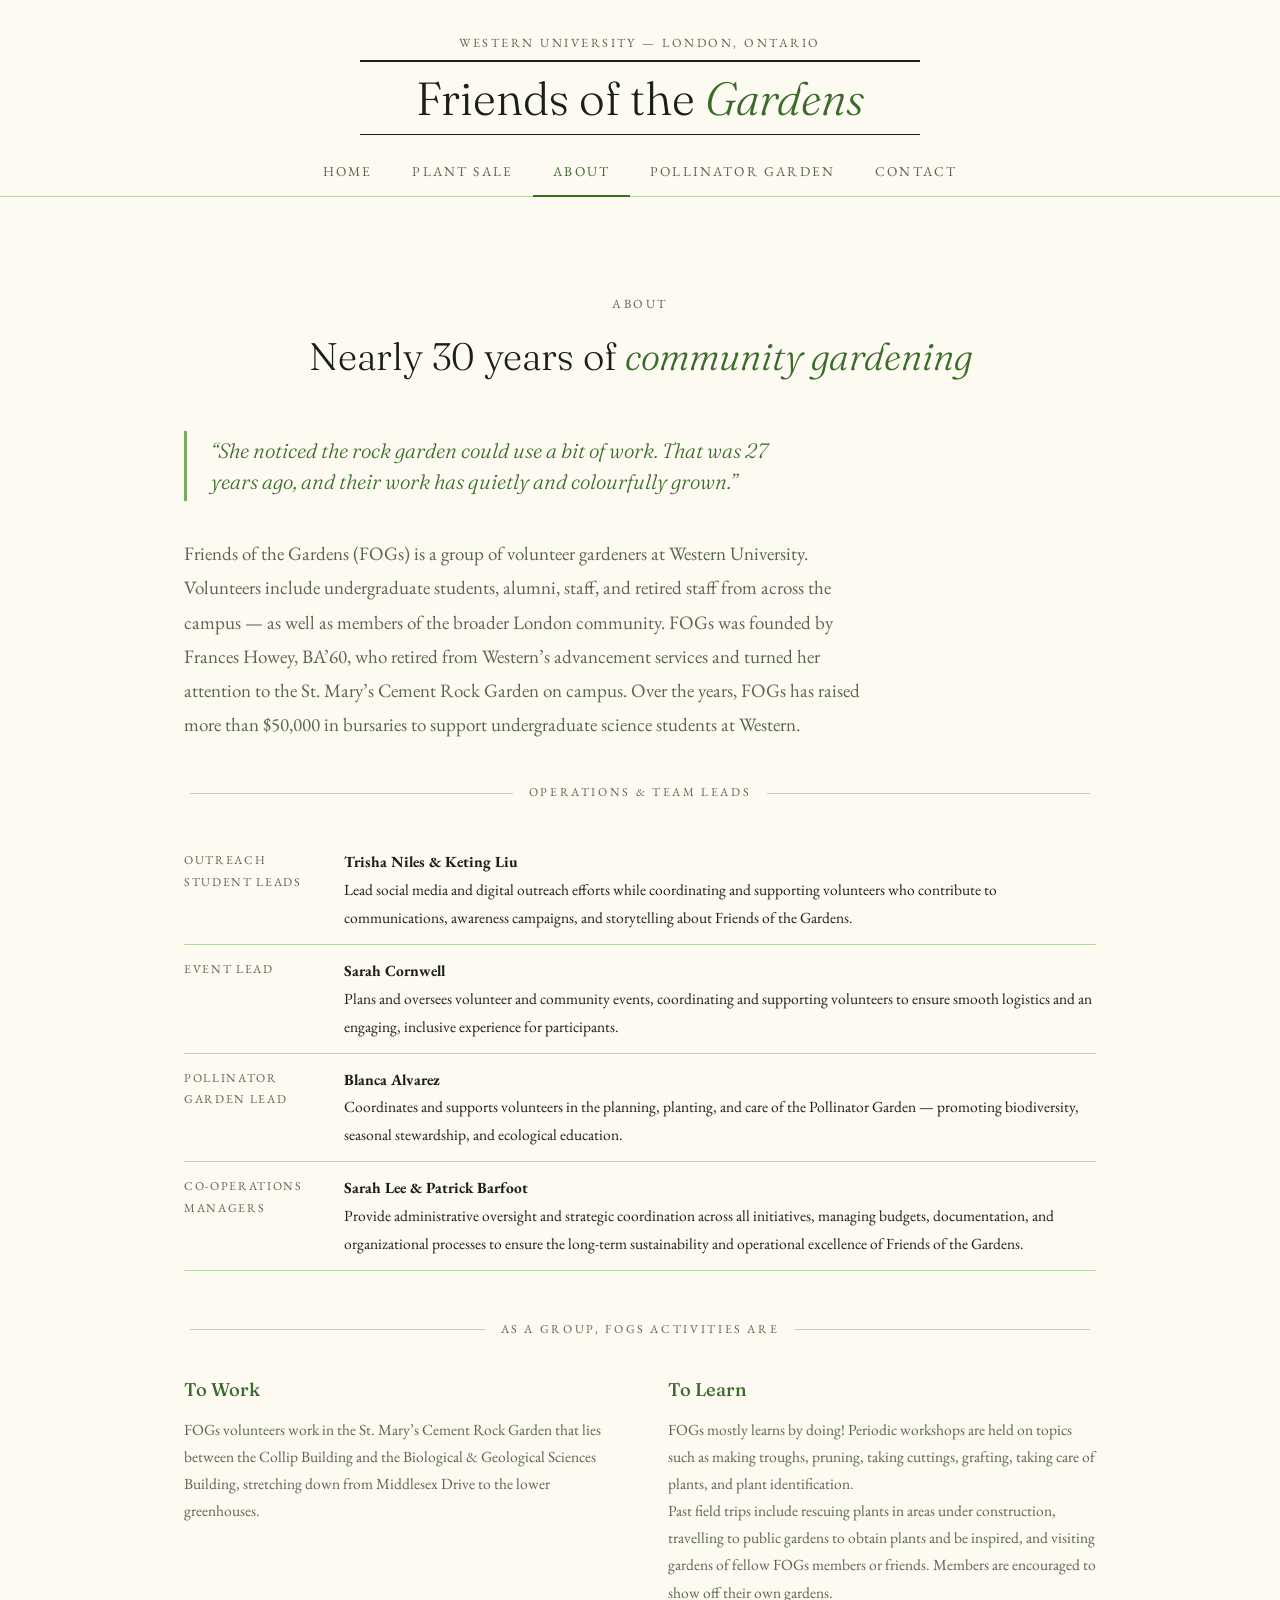
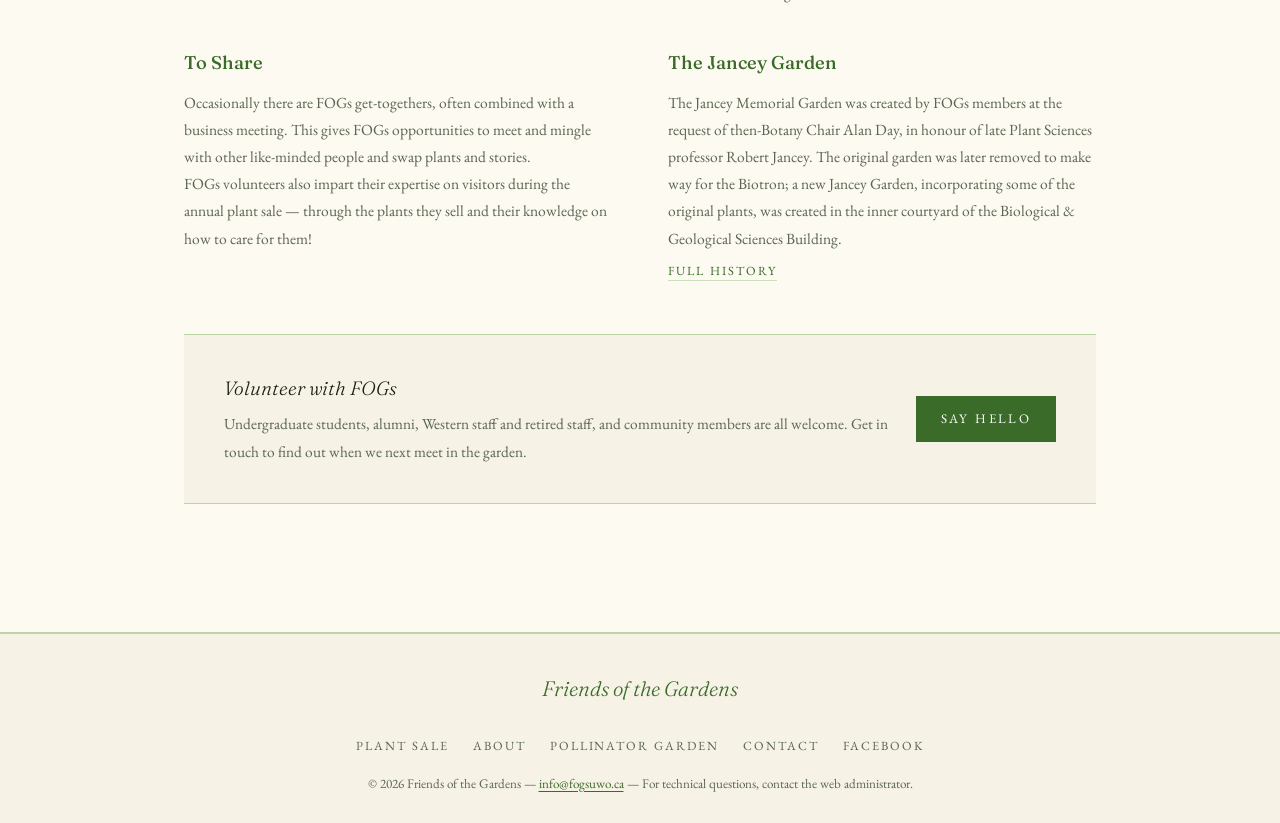
==== commit 53f71d3a: "Update copyright year to 2026 https://claude.ai/code/session_01MJV7mXXUG13RrQeNmpLnNq" ====
--- a/about/index.html
+++ b/about/index.html
@@ -113,7 +113,7 @@
       <a href="../contact/index.html">Contact</a>
       <a href="https://www.facebook.com/fogsuwo/" target="_blank" rel="noopener">Facebook</a>
     </nav>
-    <p class="footer-copy">&copy; 2022 Friends of the Gardens &mdash; <a href="mailto:info@fogsuwo.ca">info@fogsuwo.ca</a> &mdash; For technical questions, contact the web administrator.</p>
+    <p class="footer-copy">&copy; 2026 Friends of the Gardens &mdash; <a href="mailto:info@fogsuwo.ca">info@fogsuwo.ca</a> &mdash; For technical questions, contact the web administrator.</p>
   </footer>
 
 </body>
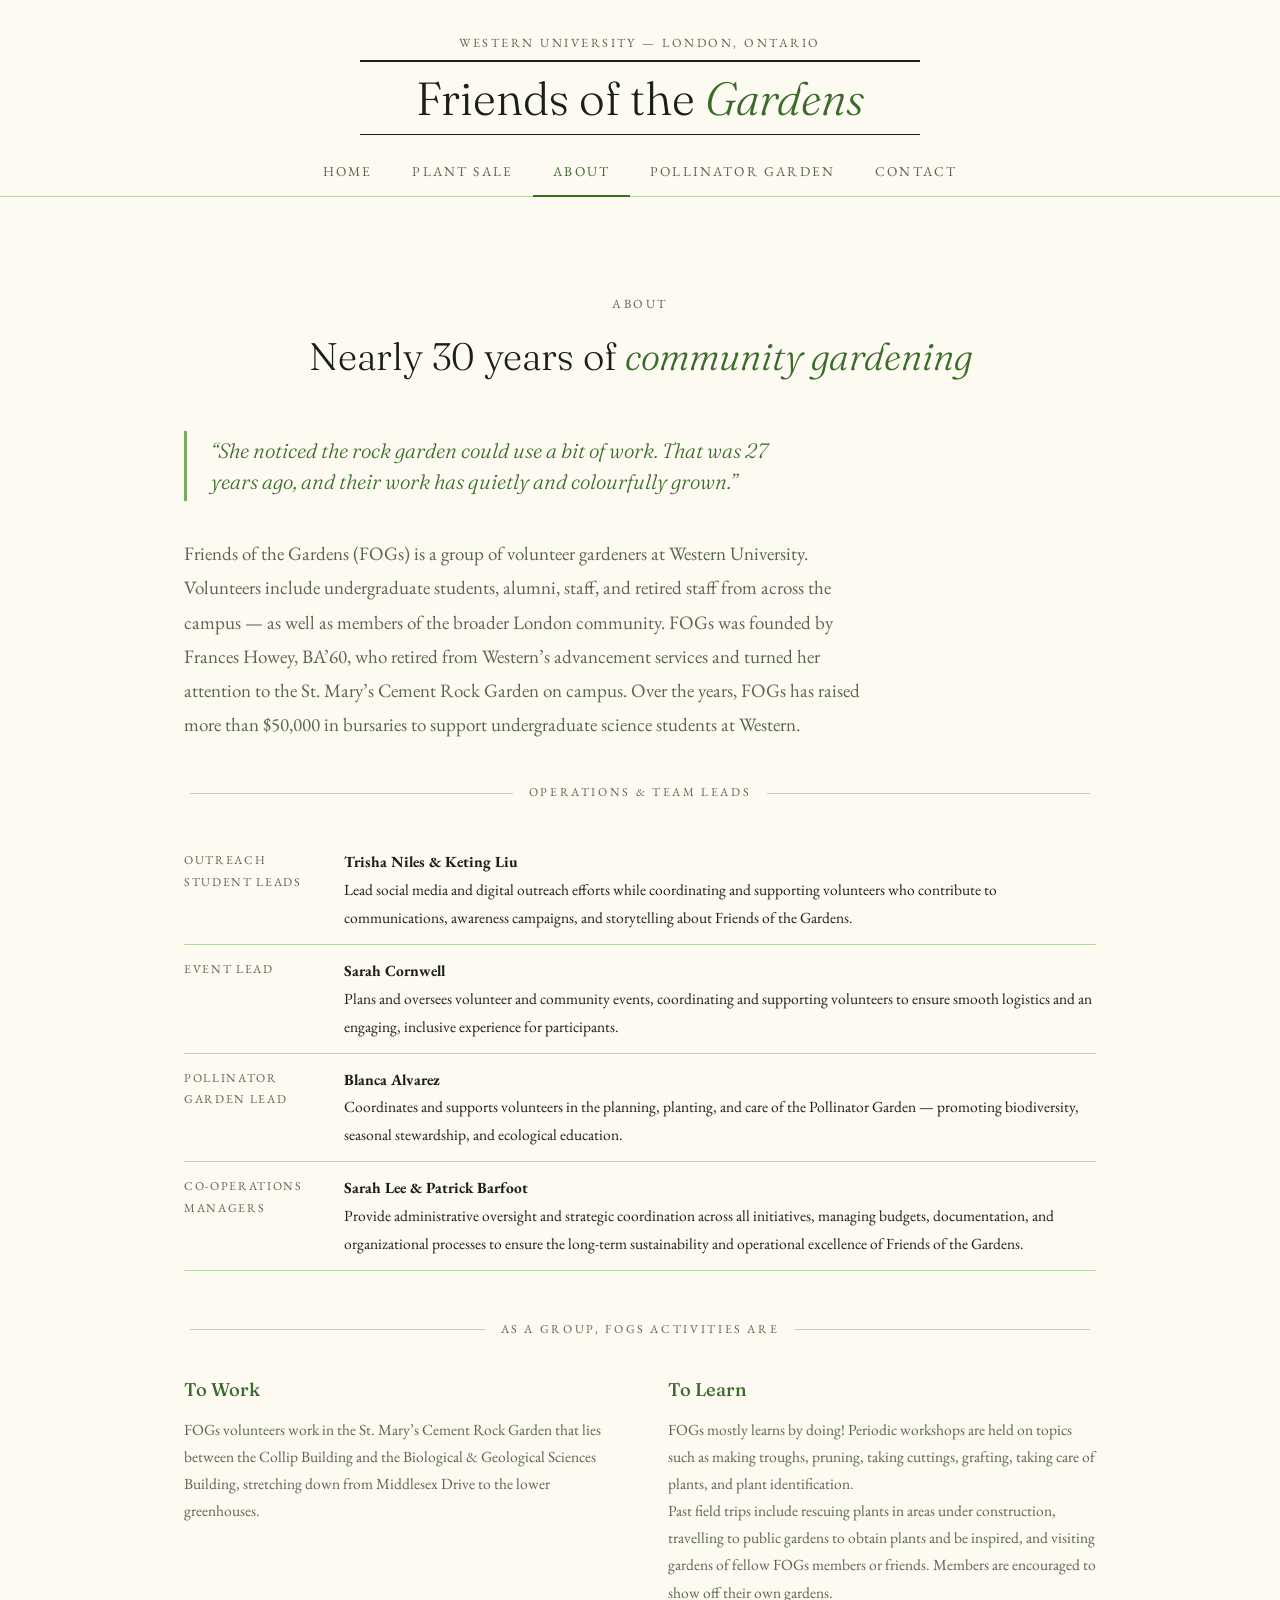
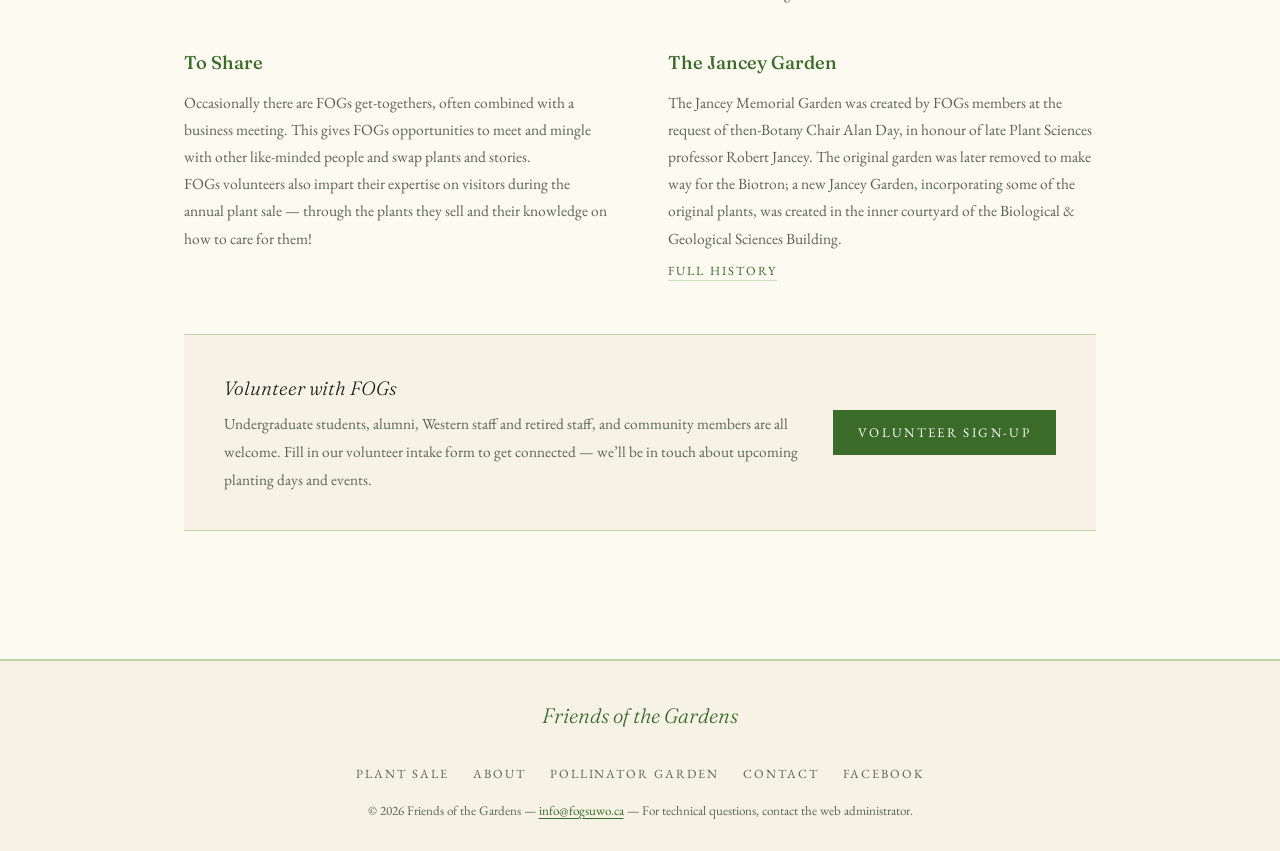
==== commit ff1758d6: "Add volunteer sign-up CTA and intake form link across site Home page: prominent 'Join us as a volunt" ====
--- a/about/index.html
+++ b/about/index.html
@@ -98,9 +98,9 @@
     <div class="sale-strip">
       <div>
         <h3>Volunteer with FOGs</h3>
-        <p>Undergraduate students, alumni, Western staff and retired staff, and community members are all welcome. Get in touch to find out when we next meet in the garden.</p>
+        <p>Undergraduate students, alumni, Western staff and retired staff, and community members are all welcome. Fill in our volunteer intake form to get connected &mdash; we&rsquo;ll be in touch about upcoming planting days and events.</p>
       </div>
-      <a href="../contact/index.html" class="btn btn-solid">Say hello</a>
+      <a href="https://forms.office.com/pages/responsepage.aspx?id=TaaTrQ2tzU6y_eU84VllviQKaX3sbtpDqWWWzPJRftBURFc2OUgwVVBDREVFQTdMNEVHMzRNRTFaQiQlQCN0PWcu&route=shorturl" class="btn btn-solid" target="_blank" rel="noopener">Volunteer sign-up</a>
     </div>
   </main>
 
--- a/css/style.css
+++ b/css/style.css
@@ -477,6 +477,58 @@
   border-radius: 2px;
 }
 
+/* ─── Testimonials ──────────────────────────────────────────── */
+.testimonial {
+  max-width: 680px;
+  margin: 0 auto 48px;
+}
+
+.testimonial blockquote {
+  border-left: 3px solid var(--pale);
+  padding-left: 24px;
+  margin: 0 0 14px;
+}
+
+.testimonial blockquote p {
+  font-size: 0.97rem;
+  line-height: 1.8;
+  color: var(--ink);
+  margin-bottom: 1em;
+}
+
+.testimonial blockquote p:last-child { margin-bottom: 0; }
+
+.testimonial cite {
+  display: block;
+  font-family: 'Fraunces', serif;
+  font-size: 0.9rem;
+  font-style: italic;
+  color: var(--green);
+  margin-bottom: 10px;
+  padding-left: 24px;
+}
+
+.testimonial .t-note {
+  font-size: 0.88rem;
+  color: var(--muted);
+  font-style: italic;
+  line-height: 1.65;
+  padding-left: 24px;
+}
+
+.community-banner {
+  max-width: 680px;
+  margin: 0 auto 48px;
+  text-align: center;
+  font-family: 'EB Garamond', serif;
+  font-size: 0.78rem;
+  letter-spacing: 0.2em;
+  text-transform: uppercase;
+  color: var(--muted);
+  border-top: 1px solid var(--border);
+  padding-top: 24px;
+}
+
 /* ─── Contact blocks ────────────────────────────────────────── */
 .contact-list {
   list-style: none;
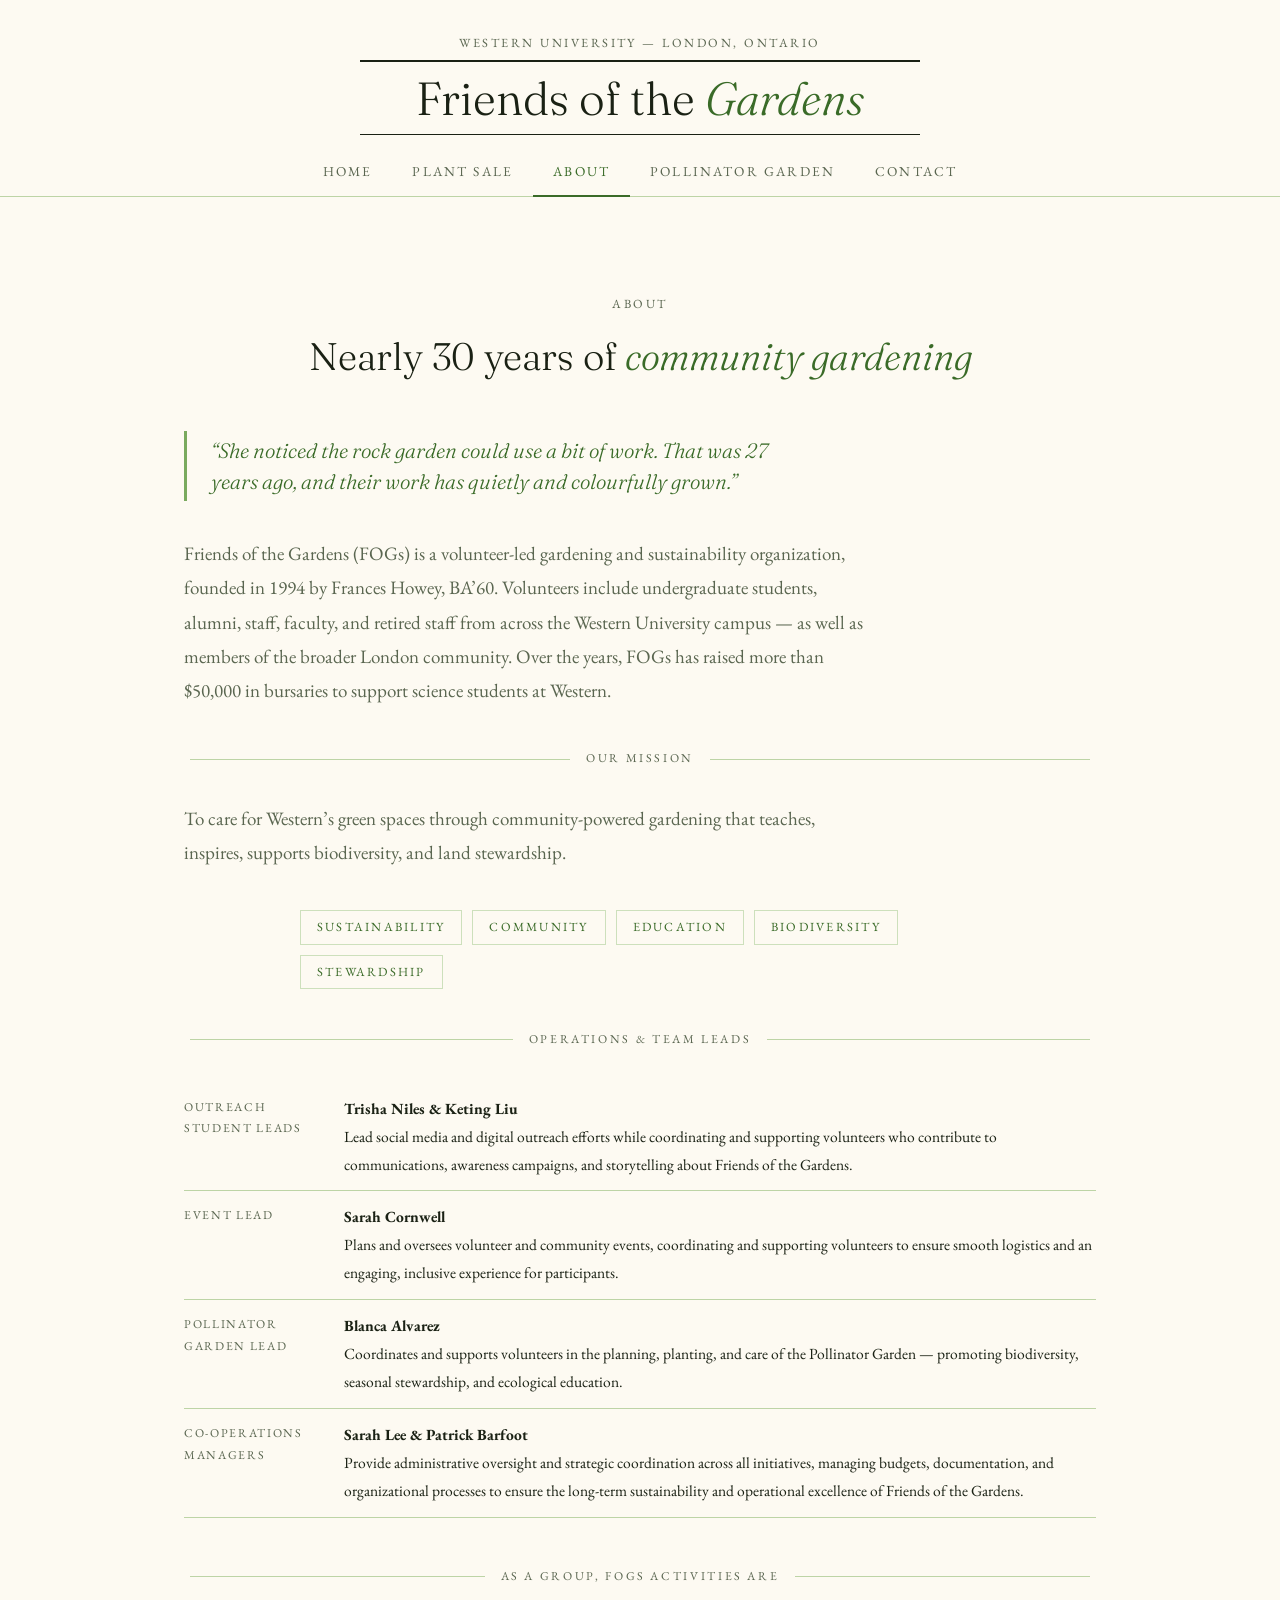
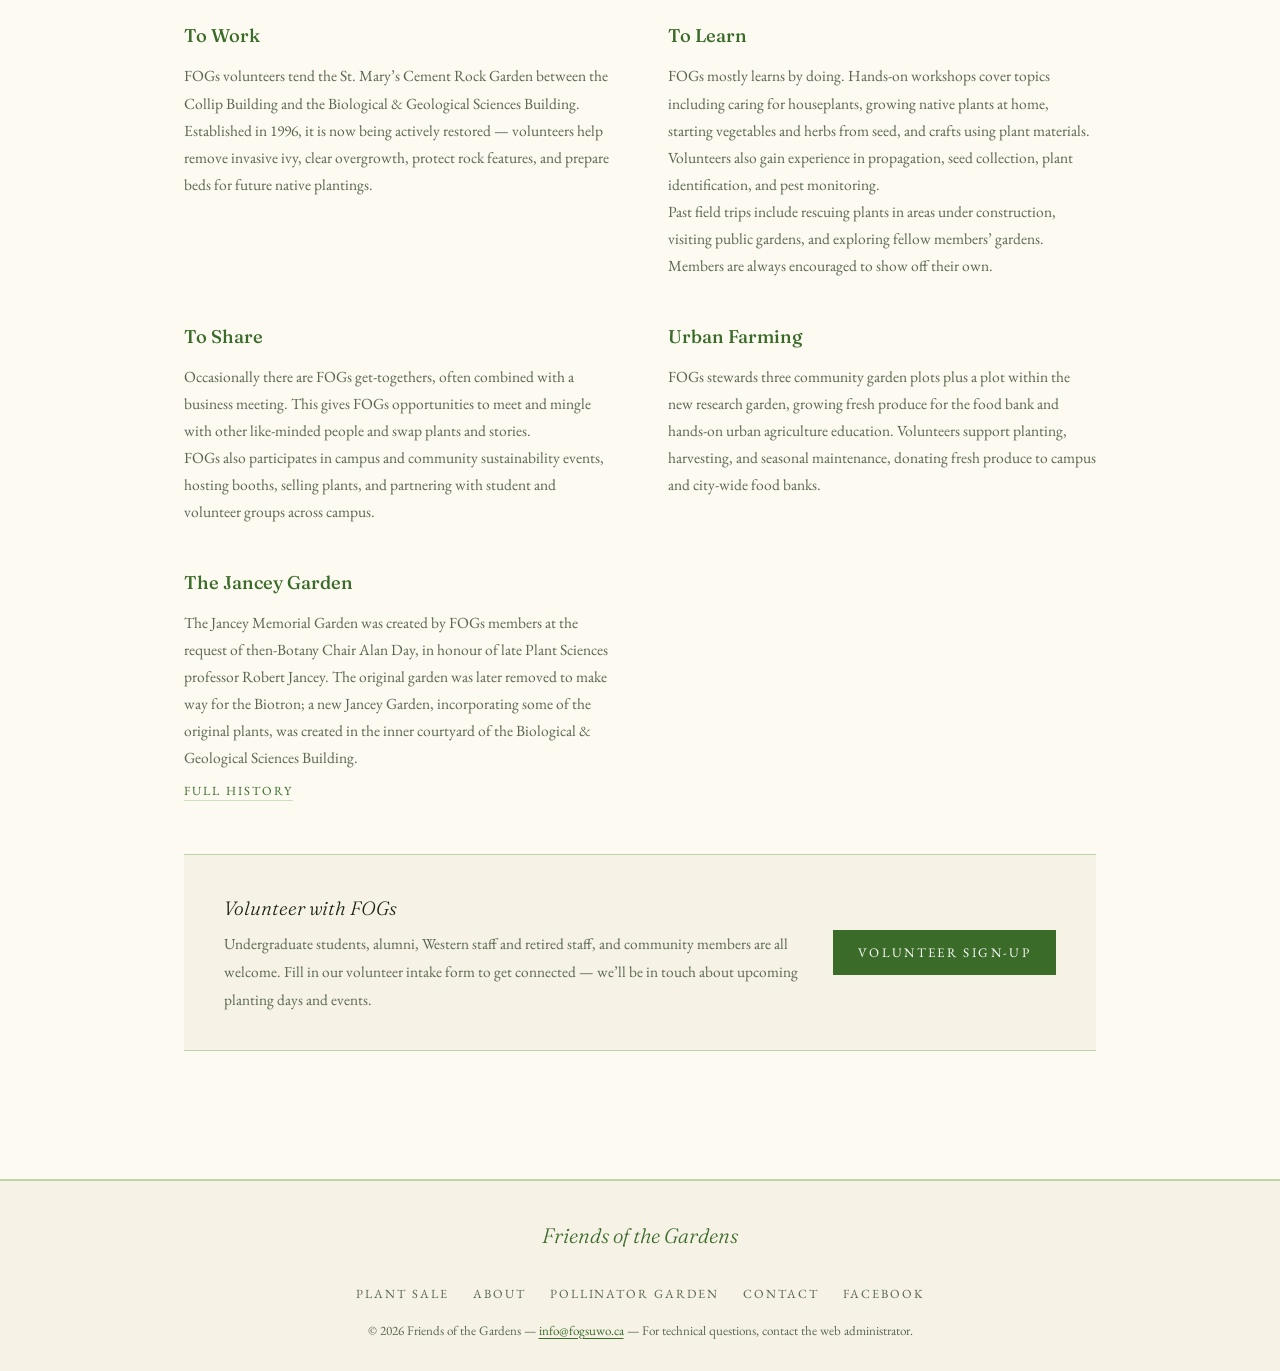
==== commit f5782509: "Incorporate brochure content across all pages - Home: update hero text, add Urban Farming as 4th fea" ====
--- a/about/index.html
+++ b/about/index.html
@@ -35,7 +35,21 @@
     </div>
 
     <div class="prose">
-      <p>Friends of the Gardens (FOGs) is a group of volunteer gardeners at Western University. Volunteers include undergraduate students, alumni, staff, and retired staff from across the campus &mdash; as well as members of the broader London community. FOGs was founded by Frances Howey, BA&rsquo;60, who retired from Western&rsquo;s advancement services and turned her attention to the St.&nbsp;Mary&rsquo;s Cement Rock Garden on campus. Over the years, FOGs has raised more than $50,000 in bursaries to support undergraduate science students at Western.</p>
+      <p>Friends of the Gardens (FOGs) is a volunteer-led gardening and sustainability organization, founded in 1994 by Frances Howey, BA&rsquo;60. Volunteers include undergraduate students, alumni, staff, faculty, and retired staff from across the Western University campus &mdash; as well as members of the broader London community. Over the years, FOGs has raised more than $50,000 in bursaries to support science students at Western.</p>
+    </div>
+
+    <div class="section-divider"><span>Our Mission</span></div>
+
+    <div class="prose">
+      <p>To care for Western&rsquo;s green spaces through community-powered gardening that teaches, inspires, supports biodiversity, and land stewardship.</p>
+    </div>
+
+    <div class="values-strip">
+      <span>Sustainability</span>
+      <span>Community</span>
+      <span>Education</span>
+      <span>Biodiversity</span>
+      <span>Stewardship</span>
     </div>
 
     <div class="section-divider"><span>Operations &amp; Team Leads</span></div>
@@ -76,17 +90,21 @@
     <div class="two-up" style="margin-bottom:48px">
       <div>
         <h3>To Work</h3>
-        <p>FOGs volunteers work in the St.&nbsp;Mary&rsquo;s Cement Rock Garden that lies between the Collip Building and the Biological &amp; Geological Sciences Building, stretching down from Middlesex Drive to the lower greenhouses.</p>
+        <p>FOGs volunteers tend the St.&nbsp;Mary&rsquo;s Cement Rock Garden between the Collip Building and the Biological &amp; Geological Sciences Building. Established in 1996, it is now being actively restored &mdash; volunteers help remove invasive ivy, clear overgrowth, protect rock features, and prepare beds for future native plantings.</p>
       </div>
       <div>
         <h3>To Learn</h3>
-        <p>FOGs mostly learns by doing! Periodic workshops are held on topics such as making troughs, pruning, taking cuttings, grafting, taking care of plants, and plant identification.</p>
-        <p>Past field trips include rescuing plants in areas under construction, travelling to public gardens to obtain plants and be inspired, and visiting gardens of fellow FOGs members or friends. Members are encouraged to show off their own gardens.</p>
+        <p>FOGs mostly learns by doing. Hands-on workshops cover topics including caring for houseplants, growing native plants at home, starting vegetables and herbs from seed, and crafts using plant materials. Volunteers also gain experience in propagation, seed collection, plant identification, and pest monitoring.</p>
+        <p>Past field trips include rescuing plants in areas under construction, visiting public gardens, and exploring fellow members&rsquo; gardens. Members are always encouraged to show off their own.</p>
       </div>
       <div>
         <h3>To Share</h3>
         <p>Occasionally there are FOGs get-togethers, often combined with a business meeting. This gives FOGs opportunities to meet and mingle with other like-minded people and swap plants and stories.</p>
-        <p>FOGs volunteers also impart their expertise on visitors during the annual plant sale &mdash; through the plants they sell and their knowledge on how to care for them!</p>
+        <p>FOGs also participates in campus and community sustainability events, hosting booths, selling plants, and partnering with student and volunteer groups across campus.</p>
+      </div>
+      <div>
+        <h3>Urban Farming</h3>
+        <p>FOGs stewards three community garden plots plus a plot within the new research garden, growing fresh produce for the food bank and hands-on urban agriculture education. Volunteers support planting, harvesting, and seasonal maintenance, donating fresh produce to campus and city-wide food banks.</p>
       </div>
       <div>
         <h3>The Jancey Garden</h3>
--- a/css/style.css
+++ b/css/style.css
@@ -243,12 +243,16 @@
 /* ─── Feature strip (home) ──────────────────────────────────── */
 .features {
   display: grid;
-  grid-template-columns: repeat(3, 1fr);
-  gap: 48px;
+  grid-template-columns: repeat(4, 1fr);
+  gap: 40px;
   margin-bottom: 60px;
 }
 
-@media (max-width: 680px) {
+@media (max-width: 860px) {
+  .features { grid-template-columns: repeat(2, 1fr); gap: 32px; }
+}
+
+@media (max-width: 480px) {
   .features { grid-template-columns: 1fr; gap: 32px; }
 }
 
@@ -477,6 +481,46 @@
   border-radius: 2px;
 }
 
+/* ─── Values strip ──────────────────────────────────────────── */
+.values-strip {
+  display: flex;
+  flex-wrap: wrap;
+  gap: 10px;
+  max-width: 680px;
+  margin: 0 auto 40px;
+}
+
+.values-strip span {
+  font-family: 'EB Garamond', serif;
+  font-size: 0.78rem;
+  letter-spacing: 0.18em;
+  text-transform: uppercase;
+  color: var(--green);
+  border: 1px solid var(--pale);
+  padding: 5px 16px;
+}
+
+/* ─── Stat callout ──────────────────────────────────────────── */
+.stat-callout {
+  background: var(--parch);
+  border: 1px solid var(--border);
+  max-width: 680px;
+  margin: 0 auto 40px;
+  padding: 28px 32px;
+}
+
+.stat-callout p {
+  font-family: 'Fraunces', serif;
+  font-size: 1.05rem;
+  font-weight: 300;
+  font-style: italic;
+  color: var(--green);
+  line-height: 1.6;
+  margin-bottom: 0.75em;
+}
+
+.stat-callout p:last-child { margin-bottom: 0; }
+
 /* ─── Testimonials ──────────────────────────────────────────── */
 .testimonial {
   max-width: 680px;
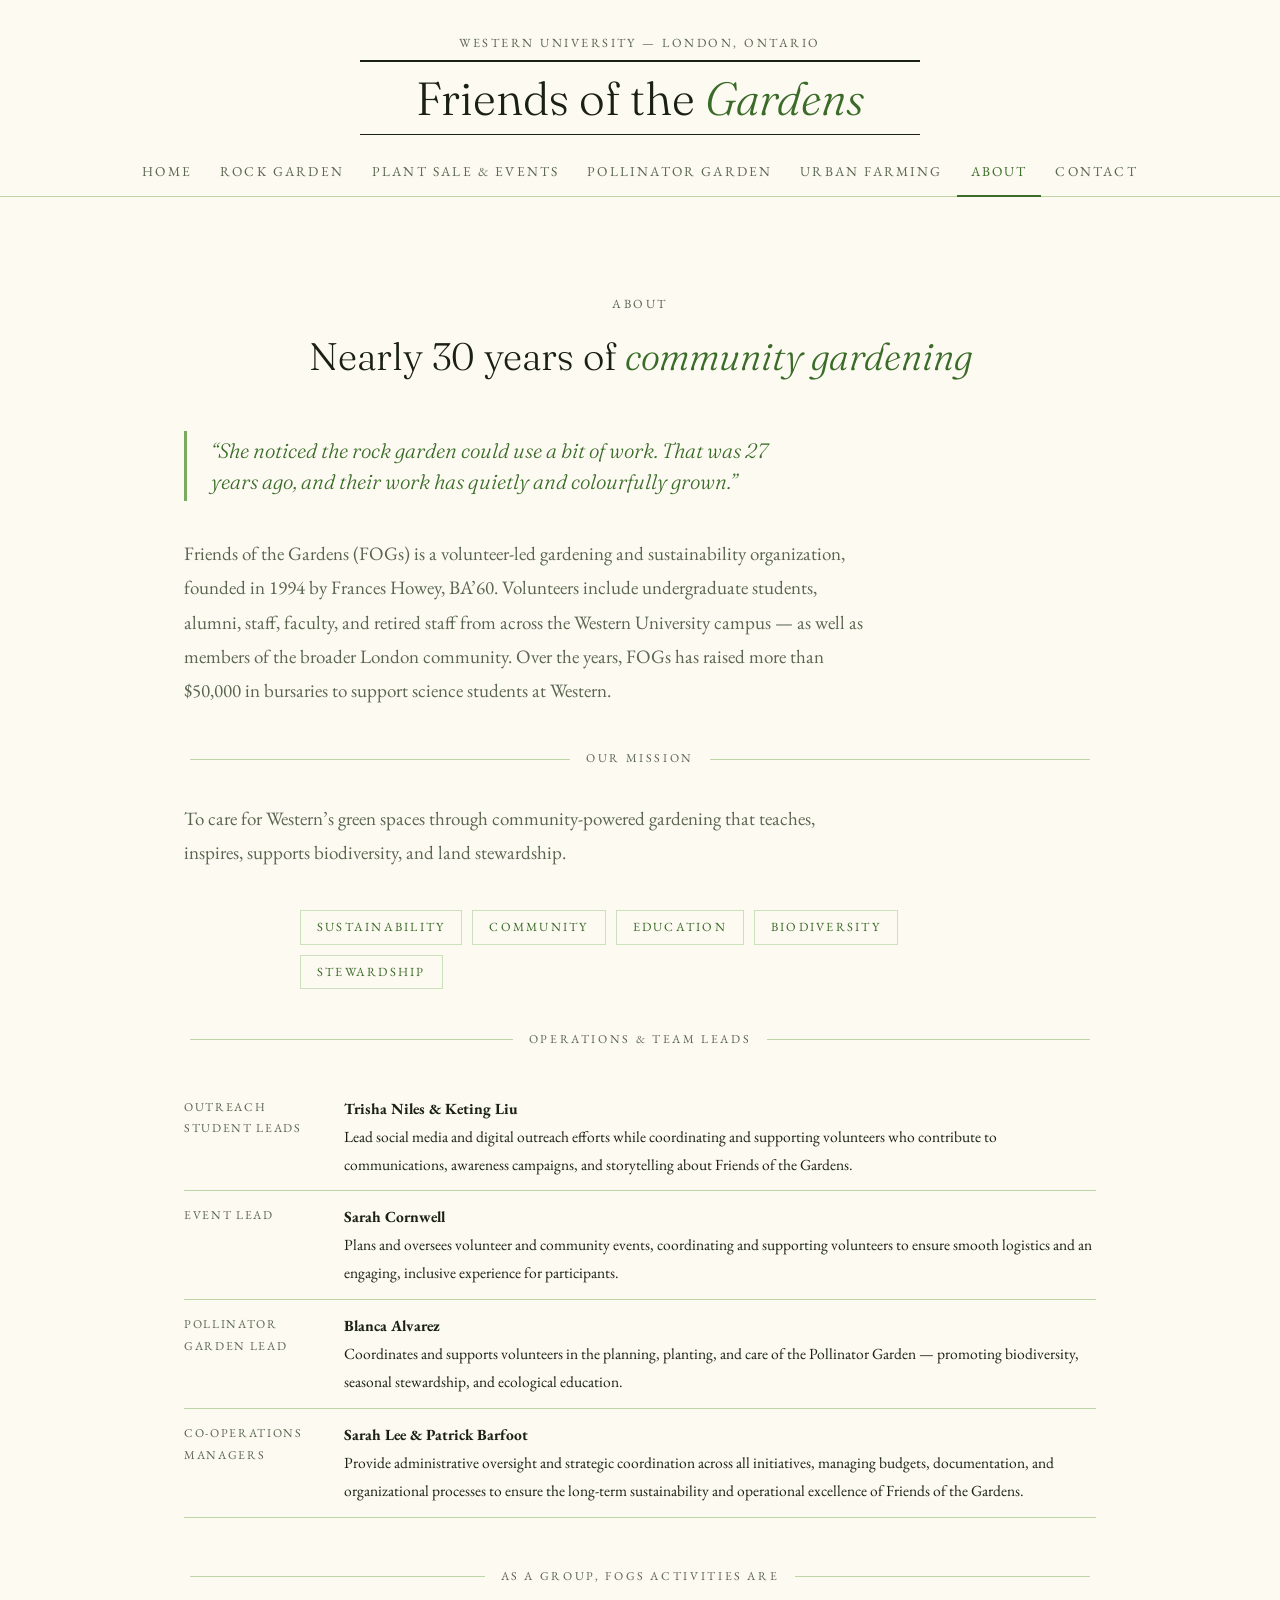
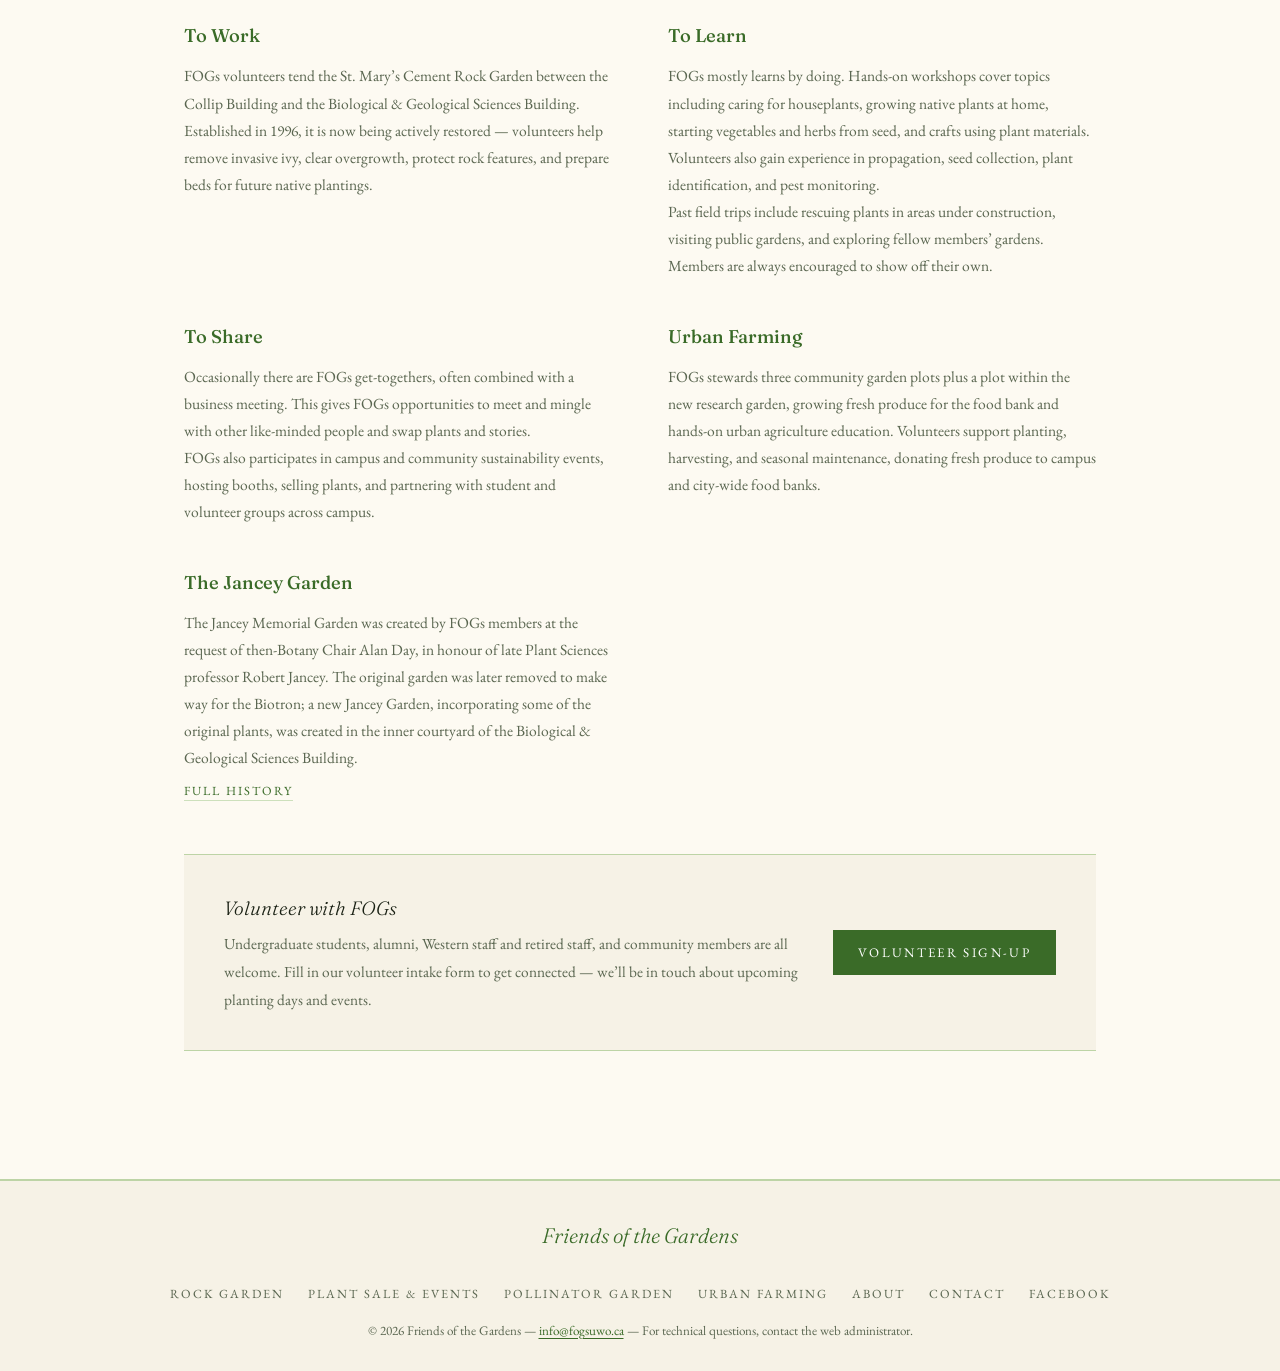
==== commit add9bbf6: "Add Rock Garden and Urban Farming pages; combine Plant Sale & Events; 7-item nav across all pages ht" ====
--- a/about/index.html
+++ b/about/index.html
@@ -16,9 +16,11 @@
     <nav>
       <ul>
         <li><a href="../index.html">Home</a></li>
-        <li><a href="../plant-sale/index.html">Plant Sale</a></li>
+        <li><a href="../rock-garden/index.html">Rock Garden</a></li>
+        <li><a href="../plant-sale/index.html">Plant Sale &amp; Events</a></li>
+        <li><a href="../pollinator-garden/index.html">Pollinator Garden</a></li>
+        <li><a href="../urban-farming/index.html">Urban Farming</a></li>
         <li><a href="index.html" class="active">About</a></li>
-        <li><a href="../pollinator-garden/index.html">Pollinator Garden</a></li>
         <li><a href="../contact/index.html">Contact</a></li>
       </ul>
     </nav>
@@ -125,9 +127,11 @@
   <footer>
     <div class="footer-logo">Friends of the Gardens</div>
     <nav class="footer-links">
-      <a href="../plant-sale/index.html">Plant Sale</a>
+      <a href="../rock-garden/index.html">Rock Garden</a>
+      <a href="../plant-sale/index.html">Plant Sale &amp; Events</a>
+      <a href="../pollinator-garden/index.html">Pollinator Garden</a>
+      <a href="../urban-farming/index.html">Urban Farming</a>
       <a href="index.html">About</a>
-      <a href="../pollinator-garden/index.html">Pollinator Garden</a>
       <a href="../contact/index.html">Contact</a>
       <a href="https://www.facebook.com/fogsuwo/" target="_blank" rel="noopener">Facebook</a>
     </nav>
--- a/css/style.css
+++ b/css/style.css
@@ -92,7 +92,7 @@
   text-transform: uppercase;
   color: var(--muted);
   text-decoration: none;
-  padding: 10px 20px 12px;
+  padding: 10px 14px 12px;
   border-bottom: 2px solid transparent;
   transition: color 0.15s, border-color 0.15s;
 }
@@ -248,12 +248,16 @@
   margin-bottom: 60px;
 }
 
-@media (max-width: 860px) {
-  .features { grid-template-columns: repeat(2, 1fr); gap: 32px; }
-}
-
-@media (max-width: 480px) {
-  .features { grid-template-columns: 1fr; gap: 32px; }
+@media (max-width: 900px) {
+  .features { grid-template-columns: repeat(3, 1fr); gap: 28px; }
+}
+
+@media (max-width: 560px) {
+  .features { grid-template-columns: repeat(2, 1fr); gap: 24px; }
+}
+
+@media (max-width: 360px) {
+  .features { grid-template-columns: 1fr; gap: 24px; }
 }
 
 .feature {
